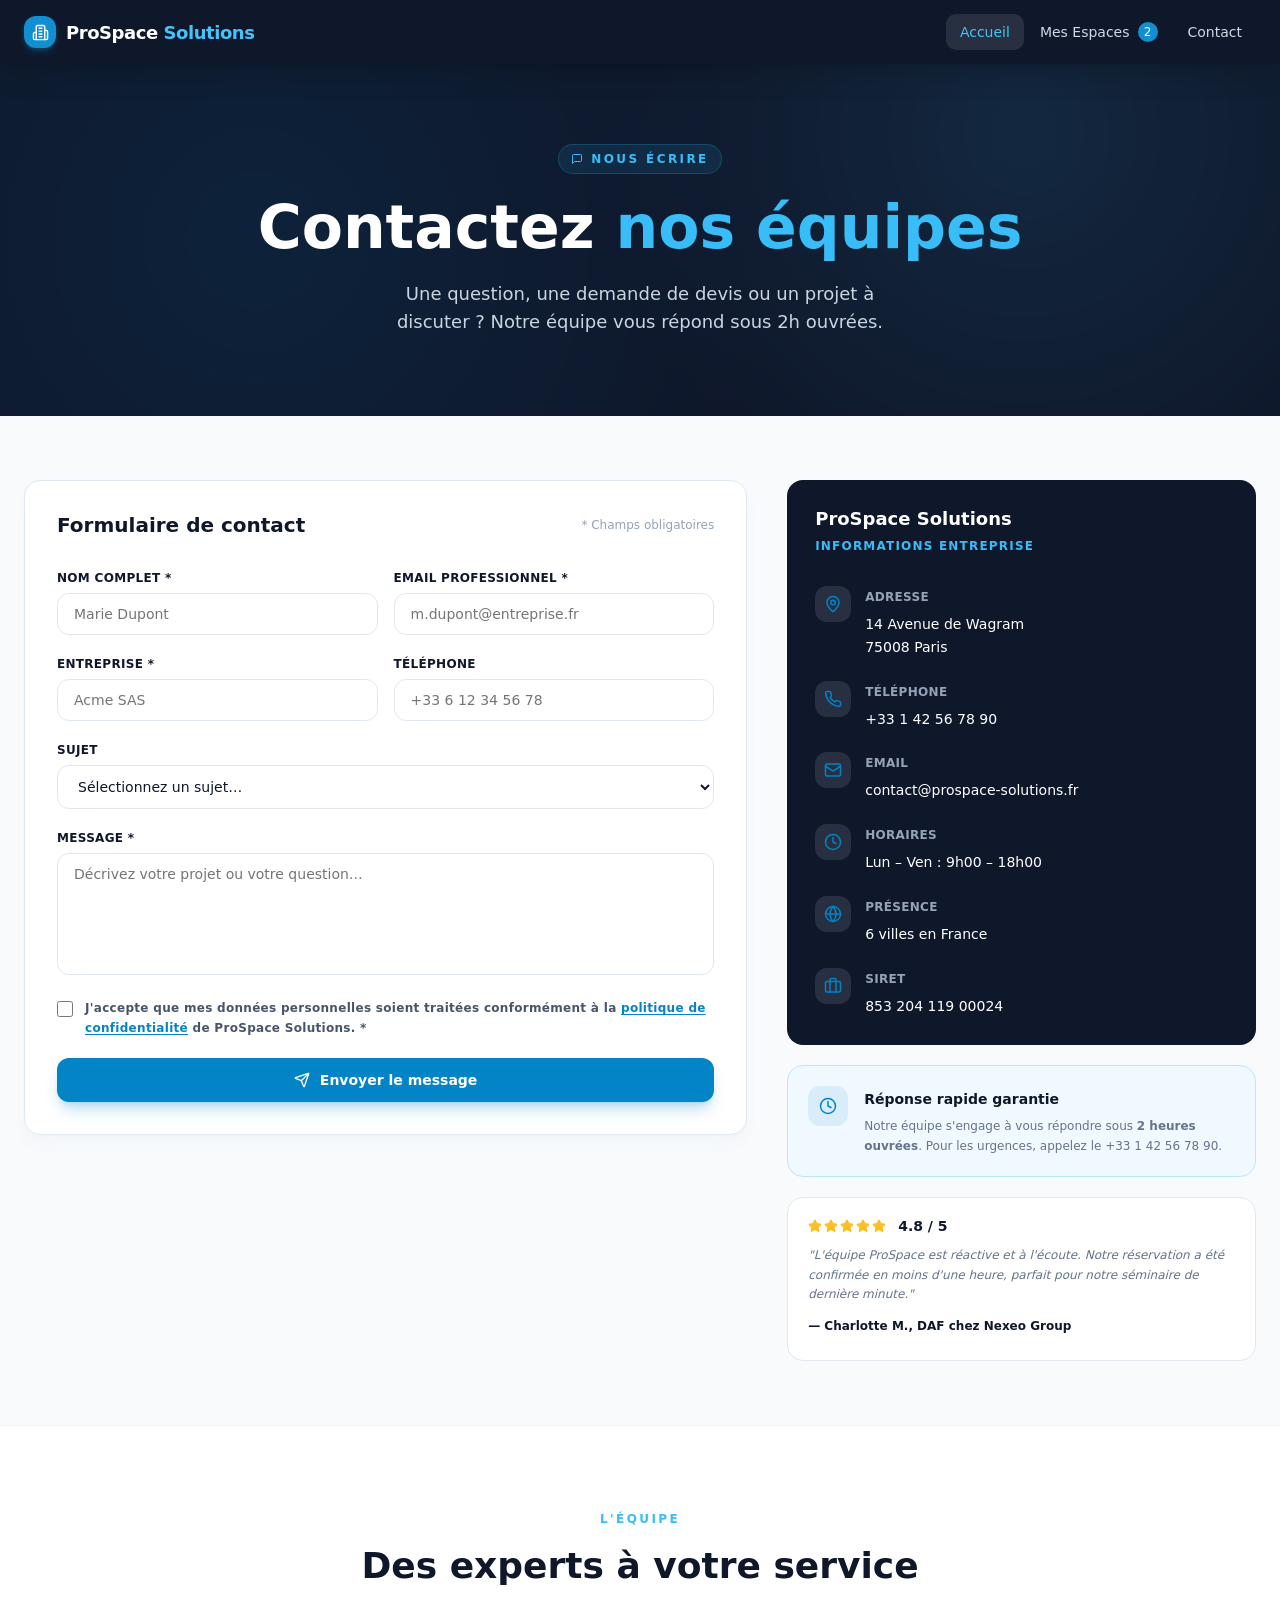
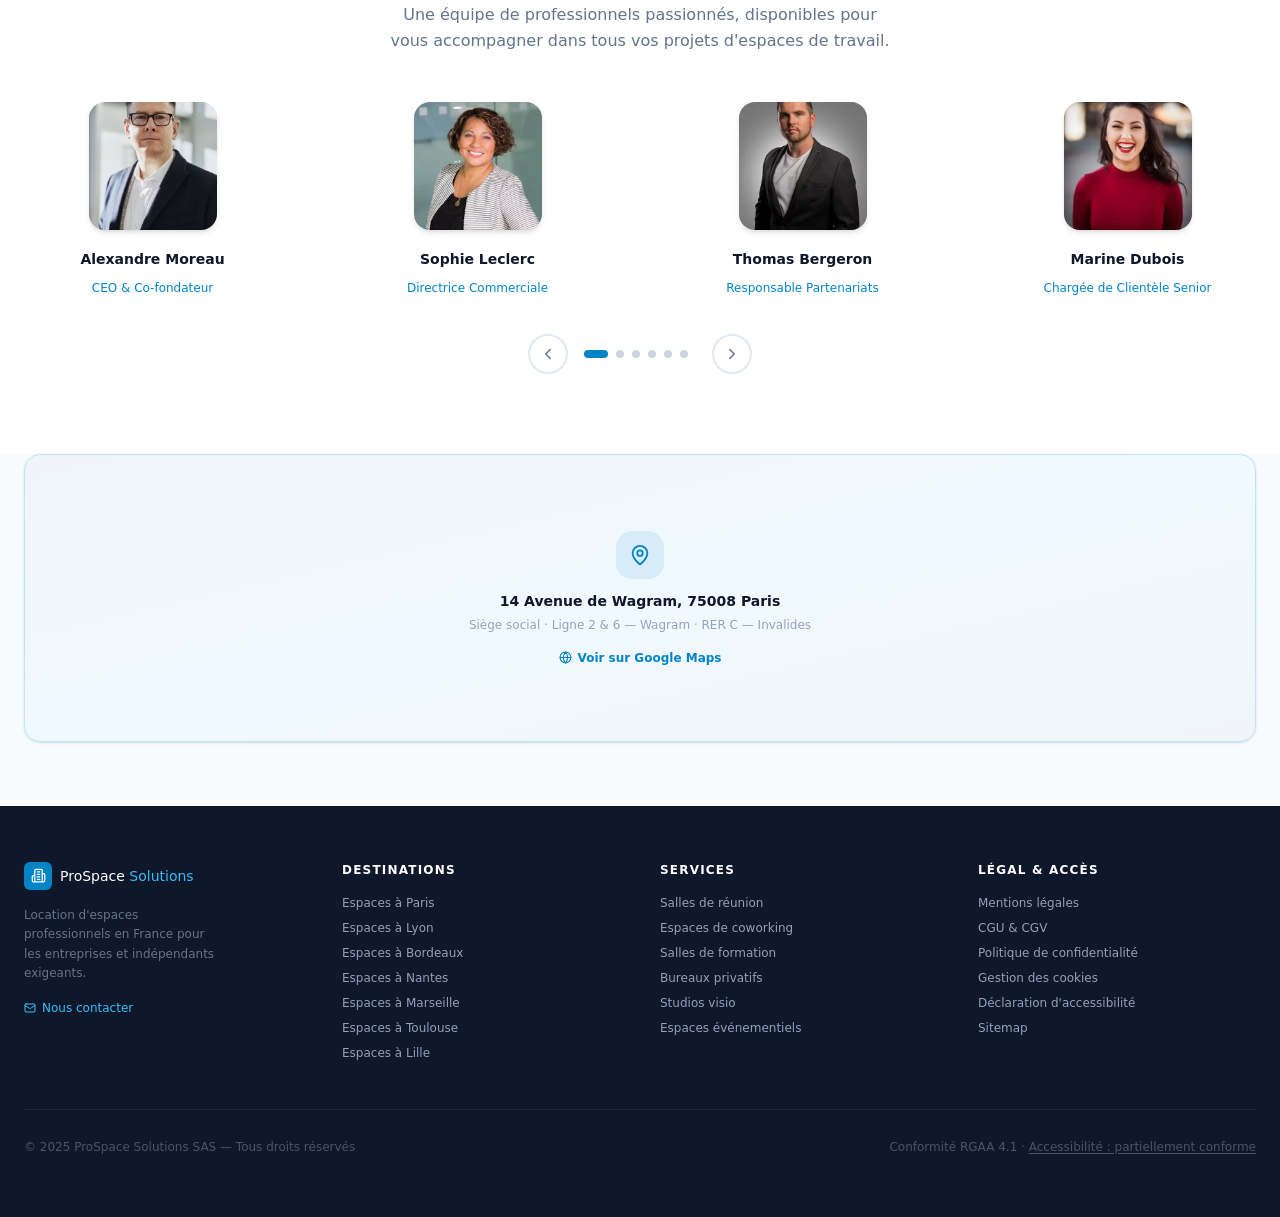
==== public/pages/contact.html @ 58de4fed "Added contact.html and style" ====
<!DOCTYPE html>
<html lang="fr">
    <head>
        <meta charset="UTF-8">
        <meta name="viewport" content="width=device-width, initial-scale=1.0">
        <meta name="description" content="Mes Espaces - Mes espaces ajoutées en favorites.">
        <meta name="robots" content="noindex, follow">

        <title>Contact | ProSpace Solutions | Trouvez votre espace de travail idéal en France</title>
        <link rel="stylesheet" href="/public/assets/css/styles.css">
        
        <!-- Open Graph -->
        <meta property="og:title" content="ProSpace Solutions | Trouvez votre espace de travail idéal en France">
        <meta property="og:description" content="Location d'espaces professionnels en France pour les entreprises et indépendants exigeants.">
        <meta property="og:image" content="/public/assets/images/logo.svg">
        <meta property="og:type" content="website">
        <!-- Standard favicon for modern browsers -->
        <link rel="icon" type="image/png" href="/public/assets/icon/favicon-96x96.png" sizes="96x96">
        <link rel="icon" type="image/svg+xml" href="/public/assets/icon/favicon.svg">
        <!-- Backwards compatibility for old browsers -->
        <link rel="shortcut icon" href="/public/assets/icon/favicon.ico">
        <!-- Apple Touch Icon for iOS (modern devices) -->
        <link rel="apple-touch-icon" sizes="180x180" href="/public/assets/icon/apple-touch-icon.png">
        <!-- Android / Chrome PWA icons -->
        <link rel="icon" type="image/png" sizes="192x192" href="/public/assets/web-app-manifest-192x192.png">
        <link rel="icon" type="image/png" sizes="512x512" href="/public/assets/web-app-manifest-512x512.png">
        <!-- Safari pinned tab (macOS) -->
        <link rel="mask-icon" href="/public/assets/icon/favicon.svg" color="#5bbad5">
        <!-- Manifest for Progressive Web App -->
        <link rel="manifest" href="/public/assets/icon/site.webmanifest">

    </head>
    <body>
        <!-- ###### HEADER ###### -->
        <header id="header"></header>
        <!-- ###### MAIN ###### -->
        <main>
            <nav class="breadcrumb">
                <ul>
                    <li></li>
                </ul>
            </nav>
            <section class="hero hero-center" aria-labelledby="hero-title">
                <div class="hero-background-gradiant"></div>
                <div class="hero-content hero-content-center">
                    <div class="info-bullet">
                        <svg xmlns="http://www.w3.org/2000/svg" width="12" height="12" viewBox="0 0 24 24" fill="none" stroke="currentColor" stroke-width="2" stroke-linecap="round" stroke-linejoin="round" aria-hidden="true" focusable="false"><path d="M21 15a2 2 0 0 1-2 2H7l-4 4V5a2 2 0 0 1 2-2h14a2 2 0 0 1 2 2z"></path></svg>
                        <span>Nous écrire</span>
                    </div>
                    <h1 id="hero-title">Contactez <span class="text-blue">nos équipes</span></h1>
                    <h2>Une question, une demande de devis ou un projet à discuter ? Notre équipe vous répond sous 2h ouvrées.</h2>
                </div>
                
            </section>
            <section class="contact" aria-labelledby="contact-form-title">
                <div class="contact-grid">
                    <div class="contact-grid-form">
                        <div class="contact-form-container">
                            <div class="contact-form-title">
                                <h2 id="contact-form-title" class="title-box-secondary">Formulaire de contact</h2>
                                <span class="text-info text-info-small">* Champs obligatoires</span>
                            </div>
                            <form action="" class="contact-form">
                                <div class="contact-form-row">
                                    <div>
                                        <label for="name">Nom complet *</label>
                                        <input id="name" type="text" value="" placeholder="Marie Dupont">
                                    </div>
                                    <div>
                                        <label for="email">Email professionnel *</label>
                                        <input id="email" type="text" value="" placeholder="m.dupont@entreprise.fr">
                                    </div>
                                </div>
                                <div class="contact-form-row">
                                    <div>
                                        <label for="name">Entreprise *</label>
                                        <input id="name" type="text" value="" placeholder="Acme SAS">
                                    </div>
                                    <div>
                                        <label for="email">Téléphone</label>
                                        <input id="email" type="text" value="" placeholder="+33 6 12 34 56 78">
                                    </div>
                                </div>
                                <div>
                                    <label for="subject">Sujet</label>
                                    <select name="subject" id="subject">
                                        <option value="">Sélectionnez un sujet…</option>
                                        <option value="">Demande d'information</option>
                                        <option value="">Demande de devis</option>
                                        <option value="">Réservation</option>
                                        <option value="">Partenariat</option>
                                        <option value="">Réclamation</option>
                                        <option value="">Autre</option>
                                    </select>
                                </div>
                                <div>
                                    <label for="message">Message *</label>
                                    <textarea name="message" id="message" placeholder="Décrivez votre projet ou votre question…" rows="6"></textarea>
                                </div>
                                <div>
                                    <label class="checkbox-label" for="politique">
                                        <div>
                                            <input id="politique" name="politique" type="checkbox">
                                        </div>
                                        <span>J'accepte que mes données personnelles soient traitées conformément à la <a href="#" class="text-link text-link-secondary">politique de confidentialité</a> de ProSpace Solutions. *</span>
                                    </label>
                                </div>
                                <button type="submit" class="box-btn">
                                    <svg xmlns="http://www.w3.org/2000/svg" width="16" height="16" viewBox="0 0 24 24" fill="none" stroke="currentColor" stroke-width="2" stroke-linecap="round" stroke-linejoin="round" aria-hidden="true" focusable="false"><path d="M14.536 21.686a.5.5 0 0 0 .937-.024l6.5-19a.496.496 0 0 0-.635-.635l-19 6.5a.5.5 0 0 0-.024.937l7.93 3.18a2 2 0 0 1 1.112 1.11z"></path><path d="m21.854 2.147-10.94 10.939"></path></svg>
                                    Envoyer le message
                                </button>
                            </form>
                        </div>
                    </div>
                    <aside class="contact-grid-info">
                        <div class="contact-info-details">
                            <h2>ProSpace Solutions</h2>
                            <p>Informations entreprise</p>
                            <div class="contact-info-details-container">
                                <div class="contact-info-details-line">
                                    <div>
                                        <svg xmlns="http://www.w3.org/2000/svg" width="18" height="18" viewBox="0 0 24 24" fill="none" stroke="currentColor" stroke-width="2" stroke-linecap="round" stroke-linejoin="round" aria-hidden="true" focusable="false"><path d="M20 10c0 4.993-5.539 10.193-7.399 11.799a1 1 0 0 1-1.202 0C9.539 20.193 4 14.993 4 10a8 8 0 0 1 16 0"></path><circle cx="12" cy="10" r="3"></circle></svg>
                                    </div>
                                    <div>
                                        <p>Adresse</p>
                                        <p>14 Avenue de Wagram
75008 Paris</p>
                                    </div>
                                </div>
                                <div class="contact-info-details-line">
                                    <div>
                                        <svg xmlns="http://www.w3.org/2000/svg" width="18" height="18" viewBox="0 0 24 24" fill="none" stroke="currentColor" stroke-width="2" stroke-linecap="round" stroke-linejoin="round" aria-hidden="true" focusable="false"><path d="M22 16.92v3a2 2 0 0 1-2.18 2 19.79 19.79 0 0 1-8.63-3.07 19.5 19.5 0 0 1-6-6 19.79 19.79 0 0 1-3.07-8.67A2 2 0 0 1 4.11 2h3a2 2 0 0 1 2 1.72 12.84 12.84 0 0 0 .7 2.81 2 2 0 0 1-.45 2.11L8.09 9.91a16 16 0 0 0 6 6l1.27-1.27a2 2 0 0 1 2.11-.45 12.84 12.84 0 0 0 2.81.7A2 2 0 0 1 22 16.92z"></path></svg>
                                    </div>
                                    <div>
                                        <p>Téléphone</p>
                                        <p>+33 1 42 56 78 90</p>
                                    </div>
                                </div>
                                <div class="contact-info-details-line">
                                    <div>
                                        <svg xmlns="http://www.w3.org/2000/svg" width="18" height="18" viewBox="0 0 24 24" fill="none" stroke="currentColor" stroke-width="2" stroke-linecap="round" stroke-linejoin="round" aria-hidden="true" focusable="false"><rect width="20" height="16" x="2" y="4" rx="2"></rect><path d="m22 7-8.97 5.7a1.94 1.94 0 0 1-2.06 0L2 7"></path></svg>
                                    </div>
                                    <div>
                                        <p>Email</p>
                                        <p>contact@prospace-solutions.fr</p>
                                    </div>
                                </div>
                                <div class="contact-info-details-line">
                                    <div>
                                        <svg xmlns="http://www.w3.org/2000/svg" width="18" height="18" viewBox="0 0 24 24" fill="none" stroke="currentColor" stroke-width="2" stroke-linecap="round" stroke-linejoin="round" aria-hidden="true" focusable="false"><circle cx="12" cy="12" r="10"></circle><polyline points="12 6 12 12 16 14"></polyline></svg>
                                    </div>
                                    <div>
                                        <p>Horaires</p>
                                        <p>Lun – Ven : 9h00 – 18h00</p>
                                    </div>
                                </div>
                                <div class="contact-info-details-line">
                                    <div>
                                        <svg xmlns="http://www.w3.org/2000/svg" width="18" height="18" viewBox="0 0 24 24" fill="none" stroke="currentColor" stroke-width="2" stroke-linecap="round" stroke-linejoin="round" aria-hidden="true" focusable="false"><circle cx="12" cy="12" r="10"></circle><path d="M12 2a14.5 14.5 0 0 0 0 20 14.5 14.5 0 0 0 0-20"></path><path d="M2 12h20"></path></svg>
                                    </div>
                                    <div>
                                        <p>Présence</p>
                                        <p>6 villes en France</p>
                                    </div>
                                </div>
                                <div class="contact-info-details-line">
                                    <div>
                                        <svg xmlns="http://www.w3.org/2000/svg" width="18" height="18" viewBox="0 0 24 24" fill="none" stroke="currentColor" stroke-width="2" stroke-linecap="round" stroke-linejoin="round" aria-hidden="true" focusable="false"><path d="M16 20V4a2 2 0 0 0-2-2h-4a2 2 0 0 0-2 2v16"></path><rect width="20" height="14" x="2" y="6" rx="2"></rect></svg>
                                    </div>
                                    <div>
                                        <p>SIRET</p>
                                        <p>853 204 119 00024</p>
                                    </div>
                                </div>
                            </div>
                            
                        </div>
                        <div class="contact-info-bullet">
                            <div class="contact-info-bullet-icon">
                                <svg xmlns="http://www.w3.org/2000/svg" width="18" height="18" viewBox="0 0 24 24" fill="none" stroke="currentColor" stroke-width="2" stroke-linecap="round" stroke-linejoin="round" aria-hidden="true" focusable="false"><circle cx="12" cy="12" r="10"></circle><polyline points="12 6 12 12 16 14"></polyline></svg>
                            </div>
                            <div class="contact-info-bullet-text">
                                <p>Réponse rapide garantie</p>
                                <p>Notre équipe s'engage à vous répondre sous <strong>2 heures ouvrées</strong>. Pour les urgences, appelez le +33 1 42 56 78 90.</p>
                            </div>
                        </div>
                        <div class="contact-info-featured-review">
                            <div class="contact-info-featured-review-rating">
                                <div class="star-container">
                                    <svg xmlns="http://www.w3.org/2000/svg" width="14" height="14" viewBox="0 0 24 24" fill="none" stroke="currentColor" stroke-width="2" stroke-linecap="round" stroke-linejoin="round" aria-hidden="true" focusable="false"><path d="M11.525 2.295a.53.53 0 0 1 .95 0l2.31 4.679a2.123 2.123 0 0 0 1.595 1.16l5.166.756a.53.53 0 0 1 .294.904l-3.736 3.638a2.123 2.123 0 0 0-.611 1.878l.882 5.14a.53.53 0 0 1-.771.56l-4.618-2.428a2.122 2.122 0 0 0-1.973 0L6.396 21.01a.53.53 0 0 1-.77-.56l.881-5.139a2.122 2.122 0 0 0-.611-1.879L2.16 9.795a.53.53 0 0 1 .294-.906l5.165-.755a2.122 2.122 0 0 0 1.597-1.16z"></path></svg>
                                    <svg xmlns="http://www.w3.org/2000/svg" width="14" height="14" viewBox="0 0 24 24" fill="none" stroke="currentColor" stroke-width="2" stroke-linecap="round" stroke-linejoin="round" aria-hidden="true" focusable="false"><path d="M11.525 2.295a.53.53 0 0 1 .95 0l2.31 4.679a2.123 2.123 0 0 0 1.595 1.16l5.166.756a.53.53 0 0 1 .294.904l-3.736 3.638a2.123 2.123 0 0 0-.611 1.878l.882 5.14a.53.53 0 0 1-.771.56l-4.618-2.428a2.122 2.122 0 0 0-1.973 0L6.396 21.01a.53.53 0 0 1-.77-.56l.881-5.139a2.122 2.122 0 0 0-.611-1.879L2.16 9.795a.53.53 0 0 1 .294-.906l5.165-.755a2.122 2.122 0 0 0 1.597-1.16z"></path></svg>
                                    <svg xmlns="http://www.w3.org/2000/svg" width="14" height="14" viewBox="0 0 24 24" fill="none" stroke="currentColor" stroke-width="2" stroke-linecap="round" stroke-linejoin="round" aria-hidden="true" focusable="false"><path d="M11.525 2.295a.53.53 0 0 1 .95 0l2.31 4.679a2.123 2.123 0 0 0 1.595 1.16l5.166.756a.53.53 0 0 1 .294.904l-3.736 3.638a2.123 2.123 0 0 0-.611 1.878l.882 5.14a.53.53 0 0 1-.771.56l-4.618-2.428a2.122 2.122 0 0 0-1.973 0L6.396 21.01a.53.53 0 0 1-.77-.56l.881-5.139a2.122 2.122 0 0 0-.611-1.879L2.16 9.795a.53.53 0 0 1 .294-.906l5.165-.755a2.122 2.122 0 0 0 1.597-1.16z"></path></svg>
                                    <svg xmlns="http://www.w3.org/2000/svg" width="14" height="14" viewBox="0 0 24 24" fill="none" stroke="currentColor" stroke-width="2" stroke-linecap="round" stroke-linejoin="round" aria-hidden="true" focusable="false"><path d="M11.525 2.295a.53.53 0 0 1 .95 0l2.31 4.679a2.123 2.123 0 0 0 1.595 1.16l5.166.756a.53.53 0 0 1 .294.904l-3.736 3.638a2.123 2.123 0 0 0-.611 1.878l.882 5.14a.53.53 0 0 1-.771.56l-4.618-2.428a2.122 2.122 0 0 0-1.973 0L6.396 21.01a.53.53 0 0 1-.77-.56l.881-5.139a2.122 2.122 0 0 0-.611-1.879L2.16 9.795a.53.53 0 0 1 .294-.906l5.165-.755a2.122 2.122 0 0 0 1.597-1.16z"></path></svg>
                                    <svg xmlns="http://www.w3.org/2000/svg" width="14" height="14" viewBox="0 0 24 24" fill="none" stroke="currentColor" stroke-width="2" stroke-linecap="round" stroke-linejoin="round" aria-hidden="true" focusable="false"><path d="M11.525 2.295a.53.53 0 0 1 .95 0l2.31 4.679a2.123 2.123 0 0 0 1.595 1.16l5.166.756a.53.53 0 0 1 .294.904l-3.736 3.638a2.123 2.123 0 0 0-.611 1.878l.882 5.14a.53.53 0 0 1-.771.56l-4.618-2.428a2.122 2.122 0 0 0-1.973 0L6.396 21.01a.53.53 0 0 1-.77-.56l.881-5.139a2.122 2.122 0 0 0-.611-1.879L2.16 9.795a.53.53 0 0 1 .294-.906l5.165-.755a2.122 2.122 0 0 0 1.597-1.16z"></path></svg>
                                </div>
                                <span>4.8 / 5</span>
                            </div>
                            <p>"L'équipe ProSpace est réactive et à l'écoute. Notre réservation a été confirmée en moins d'une heure, parfait pour notre séminaire de dernière minute."</p>
                            <p>— Charlotte M., DAF chez Nexeo Group</p>
                        </div>
                    </aside>
                </div>
            </section>
            <section class="team">
                <div class="container">
                    <div class="heading">
                        <p>L'équipe</p>
                        <h2>Des experts à votre service</h2>
                        <p>Une équipe de professionnels passionnés, disponibles pour vous accompagner dans tous vos projets d'espaces de travail.</p>
                    </div>
                    <div class="carousel">
                        <div class="carousel-inner">
                            <div class="carousel-grid">
                                <div class="carousel-card">
                                    <div class="carousel-card-image">
                                        <img src="/public/assets/images/team/alexandre-moreau-ceo-co-fondateur.webp" alt="Une photo de profil de Alexandre Moreau"  loading="lazy">
                                        <div class="carousel-card-image-hover-gradiant"></div>
                                    </div>
                                    <p>Alexandre Moreau</p>
                                    <p>CEO & Co-fondateur</p>
                                </div>
                                <div class="carousel-card">
                                    <div class="carousel-card-image">
                                        <img src="/public/assets/images/team/sophie-leclerc-directrice-commerciale.webp" alt="Une photo de profil de Alexandre Moreau"  loading="lazy">
                                        <div class="carousel-card-image-hover-gradiant"></div>
                                    </div>
                                    <p>Sophie Leclerc</p>
                                    <p>Directrice Commerciale</p>
                                </div>
                                <div class="carousel-card">
                                    <div class="carousel-card-image">
                                        <img src="/public/assets/images/team/thomas-bergeron-responsable-partenariats.webp" alt="Une photo de profil de Alexandre Moreau"  loading="lazy">
                                        <div class="carousel-card-image-hover-gradiant"></div>
                                    </div>
                                    <p>Thomas Bergeron</p>
                                    <p>Responsable Partenariats</p>
                                </div>
                                <div class="carousel-card">
                                    <div class="carousel-card-image">
                                        <img src="/public/assets/images/team/marine-dubois-chargee-clientele.webp" alt="Une photo de profil de Alexandre Moreau"  loading="lazy">
                                        <div class="carousel-card-image-hover-gradiant"></div>
                                    </div>
                                    <p>Marine Dubois</p>
                                    <p>Chargée de Clientèle Senior</p>
                                </div>
                                
                            </div>
                        </div>
                        <div class="carousel-controls">
                            <button class="btn-carousel-arrow">
                                <svg xmlns="http://www.w3.org/2000/svg" width="18" height="18" viewBox="0 0 24 24" fill="none" stroke="currentColor" stroke-width="2" stroke-linecap="round" stroke-linejoin="round" aria-hidden="true" focusable="false"><path d="m15 18-6-6 6-6"></path></svg>
                            </button>
                            <div class="carousel-dots">
                                <button class="btn-carousel-dot btn-carousel-dot-active"></button>
                                <button class="btn-carousel-dot"></button>
                                <button class="btn-carousel-dot"></button>
                                <button class="btn-carousel-dot"></button>
                                <button class="btn-carousel-dot"></button>
                                <button class="btn-carousel-dot"></button>
                                <button class="carousel-dot"></button>
                            </div>
                            <button class="btn-carousel-arrow">
                                <svg xmlns="http://www.w3.org/2000/svg" width="18" height="18" viewBox="0 0 24 24" fill="none" stroke="currentColor" stroke-width="2" stroke-linecap="round" stroke-linejoin="round" aria-hidden="true" focusable="false"><path d="m9 18 6-6-6-6"></path></svg>
                            </button>
                        </div>
                    </div>
                </div>
            </section>
            <section class="location">
                <div class="location-box box box-secondary">
                    <div class="location-icon">
                        <svg xmlns="http://www.w3.org/2000/svg" width="22" height="22" viewBox="0 0 24 24" fill="none" stroke="currentColor" stroke-width="2" stroke-linecap="round" stroke-linejoin="round" aria-hidden="true" focusable="false"><path d="M20 10c0 4.993-5.539 10.193-7.399 11.799a1 1 0 0 1-1.202 0C9.539 20.193 4 14.993 4 10a8 8 0 0 1 16 0"></path><circle cx="12" cy="10" r="3"></circle></svg>
                    </div>
                    <div class="location-adress text-small">
                        <p>14 Avenue de Wagram, 75008 Paris</p>
                        <p>Siège social · Ligne 2 & 6 — Wagram · RER C — Invalides</p>
                    </div>
                    <a class="location-link text-icon-link" rel="noopener noreferrer" title="Voir la localisation sur Google Maps" aria-label="Ouvrir Google Maps">
                        <svg xmlns="http://www.w3.org/2000/svg" width="13" height="13" viewBox="0 0 24 24" fill="none" stroke="currentColor" stroke-width="2" stroke-linecap="round" stroke-linejoin="round" aria-hidden="true" focusable="false"><circle cx="12" cy="12" r="10"></circle><path d="M12 2a14.5 14.5 0 0 0 0 20 14.5 14.5 0 0 0 0-20"></path><path d="M2 12h20"></path></svg>
                        Voir sur Google Maps
                    </a>
                </div>
            </section>
        </main>
        <!-- ###### FOOTER ###### -->
        <footer id="footer"></footer>

        <script src="/public/assets/js/loader.js" defer></script>
    </body>
---- public/assets/css/styles.css ----
html {
  font-size: 16px;
}

body {
  background-color: #0F172A;
  color: #FFF;
  margin: 0;
  padding: 0;
  text-align: left;
  min-height: 100vh;
  font-family: ui-sans-serif, system-ui, sans-serif, sans-serif;
  font-optical-sizing: auto;
  font-variation-settings: normal;
  font-weight: 400;
  font-style: normal;
  text-rendering: auto;
  letter-spacing: normal;
  word-spacing: normal;
  line-height: normal;
  text-transform: none;
  text-indent: 0px;
  text-shadow: none;
  font-feature-settings: normal;
  font-kerning: auto;
  font-size-adjust: none;
}

*, ::after, ::before, ::backdrop, ::file-selector-button {
  box-sizing: border-box;
  margin: 0;
  padding: 0;
  border: 0 solid;
}

img, svg {
  display: block;
}

svg {
  overflow-clip-margin: content-box;
  overflow: hidden;
}

a {
  color: inherit;
  -webkit-text-decoration: inherit;
  text-decoration: inherit;
}

ul {
  margin: 0;
  padding: 0;
}

li {
  list-style: none;
}

p {
  line-height: 1.688rem;
}

h1, h2 {
  font-weight: inherit;
  margin: 0;
  padding: 0;
}

h1 {
  font-size: 2.25rem;
}

h2 {
  font-size: 1rem;
}

button {
  appearance: none;
  background: none;
  border: none;
  padding: 0;
  margin: 0;
  font: inherit;
  color: inherit;
  line-height: normal;
  cursor: pointer;
  text-align: inherit;
}
button:focus {
  outline: none;
}

main {
  background-color: #F8FAFC;
}

button, input, select, optgroup, textarea, ::file-selector-button {
  font: inherit;
  font-feature-settings: inherit;
  font-variation-settings: inherit;
  letter-spacing: inherit;
  color: inherit;
  border-radius: 0;
  background-color: transparent;
  opacity: 1;
}

label {
  line-height: 1.5;
}

.btn-primary {
  padding: 0.5rem 1rem;
  background-color: #0284C7;
  color: #FFF;
  font-size: 0.875rem;
  font-weight: 600;
  border-radius: 0.75rem;
  transition: background-color 150ms ease;
  box-shadow: 0 1px 3px 0 rgba(2, 132, 199, 0.2), 0 1px 2px -1px rgba(2, 132, 199, 0.2);
}
.btn-primary:hover {
  background-color: #0369A1;
}
.btn-primary:active {
  background-color: #0369A1;
}
.btn-primary:focus-visible {
  outline: 2px solid #38BDF8;
  outline-offset: 2px;
}
.btn-secondary {
  display: flex;
  flex-direction: row;
  justify-content: flex-start;
  align-items: center;
  gap: 0.5rem;
  padding: 0.625rem 1rem;
  font-size: 0.875rem;
  font-weight: 600;
  cursor: pointer;
  color: #FFF;
  background-color: #0284C7;
  border: 1px solid #FFF;
  border-radius: 0.75rem;
  transition: all 150ms ease;
  box-shadow: 0 1px 3px 0 rgba(2, 132, 199, 0.2), 0 1px 2px -1px rgba(2, 132, 199, 0.2);
}
.btn-secondary:hover {
  background-color: #0369A1;
}
.btn-secondary-red {
  font-weight: 500;
  color: #E11D48;
  border: 1px solid #FECDD3;
  background-color: #FFF;
}
.btn-secondary-red:hover {
  background-color: #FFF1F2;
  border-color: #FDA4AF;
}
.btn-secondary-delete {
  gap: 0.375rem;
  padding: 0.625rem 0.75rem;
  color: #64748B;
  border: 1px solid #E2E8F0;
  background-color: #F0F9FF;
}
.btn-secondary-delete:hover {
  border-color: #FDA4AF;
  color: #F43F5E;
  background-color: #FFF1F2;
}

.box-btn {
  display: flex;
  flex-direction: row;
  justify-content: center;
  align-items: center;
  width: 100%;
  gap: 0.625rem;
  padding: 0.875rem 0;
  border-radius: 0.75rem;
  background-color: #0284C7;
  color: #FFF;
  font-weight: 700;
  font-size: 0.875rem;
  transition: all 150ms ease;
  box-shadow: 0 10px 15px -3px rgba(2, 132, 199, 0.25), 0 4px 6px -4px rgba(2, 132, 199, 0.25);
}
.box-btn:hover {
  background-color: #0369A1;
}
.box-btn:active {
  background-color: #075985;
}
.box-btn:focus-visible {
  outline: 2px solid #38BDF8;
  outline-offset: 2px;
}
.box-btn-secondary {
  padding: 0.75rem 0;
  border: 2px solid #E2E8F0;
  font-weight: 600;
  color: #64748B;
  background-color: #F0F9FF;
  box-shadow: none;
}
.box-btn-secondary:hover {
  border-color: #0284C7;
  color: #0284C7;
  background-color: #F0F9FF;
}

.btn-carousel-arrow {
  width: 2.5rem;
  height: 2.5rem;
  border-radius: 9999px;
  border: 2px solid #E2E8F0;
  color: #64748B;
  display: flex;
  align-items: center;
  justify-content: center;
  transition: all 150ms ease;
}
.btn-carousel-arrow:hover {
  border-color: #0284C7;
  background-color: #0284C7;
  color: #FFF;
}
.btn-carousel-dot {
  border-radius: 9999px;
  transition: all 200ms ease;
  width: 0.5rem;
  height: 0.5rem;
  background-color: #CBD5E1;
}
.btn-carousel-dot:hover {
  background-color: #94A3B8;
}
.btn-carousel-dot-active {
  width: 1.5rem;
  height: 0.5rem;
  background-color: #0284C7;
}

.text-blue {
  color: #38BDF8;
}
.text-info {
  font-size: 0.875rem;
  line-height: 1.25rem;
  color: #94A3B8;
}
.text-info-small {
  font-size: 0.75rem;
}
.text-link {
  text-decoration: underline;
  text-underline-offset: 2px;
}
.text-link:hover {
  color: #38BDF8;
  cursor: pointer;
}
.text-link-secondary {
  color: #0284C7;
}
.text-link-secondary:hover {
  color: #0369A1;
}
.text-icon-link {
  display: inline-flex;
  align-items: center;
  gap: 0.375rem;
  font-size: 0.75rem;
  color: #0284C7;
  font-weight: 600;
  text-underline-offset: 2px;
  margin-top: 0.25rem;
}
.text-icon-link:hover {
  text-decoration: underline;
}
.text-bold {
  font-weight: 700;
  color: #0F172A;
  font-size: 0.875rem;
}
.text-small {
  font-size: 0.875rem;
  line-height: 1.25rem;
}
.text-small > * {
  font-size: 0.875rem;
  line-height: 1.25rem;
}

.title {
  font-size: 1.25rem;
  font-weight: 800;
  color: #0F172A;
}
.title-big {
  margin-bottom: 0.75rem;
  line-height: 1.25;
}
@media (min-width: 640px) {
  .title-big {
    font-size: 2.25rem;
  }
}
.title-medium {
  font-size: 1.875rem;
  margin-bottom: 0.25rem;
}
.title-category {
  font-weight: 700;
  margin-bottom: 1rem;
}
.title-box {
  font-weight: 700;
  color: #0F172A;
  margin-bottom: 0.75rem;
  font-size: 1rem;
}
.title-box-secondary {
  color: #0F172A;
  font-size: 1.25rem;
  font-weight: 700;
}

.space-card {
  background-color: #FFF;
  border-radius: 1rem;
  overflow: hidden;
  border: 1px solid rgba(226, 232, 240, 0.8);
  box-shadow: 0 1px 3px 0 rgba(0, 0, 0, 0.1), 0 1px 2px -1px rgba(0, 0, 0, 0.1);
  display: flex;
  flex-direction: column;
  transition: all 200ms ease;
}
.space-card:hover {
  box-shadow: 0 10px 15px -3px rgba(0, 0, 0, 0.1), 0 4px 6px -4px rgba(0, 0, 0, 0.1);
  transform: translateY(-0.125rem);
}
.space-card-image {
  position: relative;
  overflow: hidden;
  background-color: #E2E8F0;
  aspect-ratio: 4/3;
}
.space-card-image img {
  width: 100%;
  height: 100%;
  object-fit: cover;
}
.space-card-image-favorite {
  position: absolute;
  top: 0.75rem;
  right: 0.75rem;
  width: 2.25rem;
  height: 2.25rem;
  border-radius: 9999px;
  display: flex;
  align-items: center;
  justify-content: center;
  backdrop-filter: blur(4px);
  transition: all 150ms ease;
  background-color: #F43F5E;
  color: #FFF;
  box-shadow: 0 4px 6px -1px rgba(244, 63, 94, 0.3), 0 2px 4px -2px rgba(244, 63, 94, 0.3);
}
.space-card-image-favorite svg {
  fill: #FFF;
}
.space-card-info {
  padding: 1.25rem;
  display: flex;
  flex-direction: column;
  flex: 1;
}
.space-card-info h3 {
  font-weight: 600;
  color: #0F172A;
  font-size: 0.9375rem;
  margin-bottom: 0.25rem;
  line-height: 1.375;
}
.space-card-location {
  display: flex;
  flex-direction: row;
  justify-content: flex-start;
  align-items: center;
  gap: 0.375rem;
  color: #64748B;
  font-size: 0.875rem;
  margin-bottom: 0.75rem;
}
.space-card-location > svg {
  color: #0284C7;
  flex-shrink: 0;
}
.space-card-reviews {
  display: flex;
  flex-direction: row;
  justify-content: flex-start;
  align-items: center;
  gap: 0.625rem;
  margin-bottom: 0.75rem;
  font-size: 0.75rem;
}
.space-card-reviews__value {
  font-weight: 600;
  color: #0F172A;
}
.space-card-reviews__quant {
  color: #94A3B8;
}
.space-card-reviews__quant-small {
  font-size: 0.75rem;
}
.space-card-features {
  display: flex;
  flex-direction: row;
  justify-content: flex-start;
  align-items: center;
  gap: 0.375rem;
  margin-bottom: 1rem;
}
.space-card-features-capacity svg {
  color: #94A3B8;
}
.space-card-features-capacity {
  display: inline-flex;
  align-items: center;
  gap: 0.375rem;
  font-size: 0.875rem;
  color: #64748B;
}
.space-card-features-tag {
  display: inline-flex;
  align-items: center;
  gap: 0.25rem;
  font-size: 0.75rem;
  color: #64748B;
  background-color: #F1F5F9;
  padding: 0.125rem 0.5rem;
  border-radius: 9999px;
}
.space-card-price-cta {
  margin-top: auto;
  display: flex;
  align-items: center;
  justify-content: space-between;
  padding-top: 1rem;
  border-top: 1px solid #F1F5F9;
}
.space-card-price {
  display: flex;
  align-items: baseline;
  gap: 0.25rem;
}
.space-card-price span:first-of-type {
  font-family: monospace;
  font-weight: 700;
  color: #0284C7;
  font-size: 1.25rem;
  font-variant-numeric: tabular-nums;
}
.space-card-price span:last-of-type {
  color: #94A3B8;
  font-size: 0.75rem;
}
.space-card-price-small span:first-of-type {
  font-size: 1rem;
}

.space-card-horizontal {
  flex-direction: row;
  overflow: hidden;
  transition: all 200ms ease;
}
.space-card-horizontal:hover {
  box-shadow: 0 10px 15px -3px rgba(0, 0, 0, 0.1), 0 4px 6px -4px rgba(0, 0, 0, 0.1);
  transform: none;
}
.space-card-horizontal:hover .space-card-image img {
  transform: scale(1.05);
}
.space-card-horizontal .space-card-image {
  width: 9rem;
  aspect-ratio: unset;
  flex-shrink: 0;
}
@media (min-width: 640px) {
  .space-card-horizontal .space-card-image {
    width: 13rem;
  }
}
.space-card-horizontal .space-card-image img {
  transition: transform 500ms ease;
}
.space-card-horizontal .space-card-features-capacity {
  color: #64748B;
}
.space-card-horizontal-info-container {
  flex: 1;
  padding: 1.25rem;
  display: flex;
  flex-direction: column;
  gap: 1rem;
  min-width: 0;
}
@media (min-width: 640px) {
  .space-card-horizontal-info-container {
    flex-direction: row;
    align-items: center;
  }
}
.space-card-horizontal .space-card-info {
  margin: 0;
  padding: 0;
  flex: 1;
  min-width: 0;
}
.space-card-horizontal .space-card-info h3 {
  font-weight: 700;
  font-size: 1rem;
  white-space: nowrap;
  overflow: hidden;
  text-overflow: ellipsis;
  margin-top: 0;
  margin-bottom: 0.25rem;
  line-height: 1.5rem;
}
.space-card-horizontal .space-card-cta {
  display: flex;
  align-items: center;
  gap: 0.5rem;
  flex-shrink: 0;
}
.space-card-horizontal .space-card-features {
  display: flex;
  flex-direction: row;
  justify-content: flex-start;
  align-items: center;
  gap: 1rem;
  margin: 0;
}
.space-card-horizontal .space-card-reviews {
  display: flex;
  align-items: center;
  gap: 0.375rem;
  margin: 0;
}
.space-card-horizontal-cta {
  display: flex;
  align-items: center;
  gap: 0.5rem;
  flex-shrink: 0;
}
.space-card-horizontal-container > :not(:last-child) {
  margin-bottom: 1rem;
}

.box {
  background-color: #FFF;
  border-radius: 1rem;
  border: 1px solid #E2E8F0;
  box-shadow: 0 20px 25px -5px rgba(226, 232, 240, 0.6), 0 8px 10px -6px rgba(226, 232, 240, 0.6);
  padding: 1.5rem;
  overflow: hidden;
}
.box-secondary {
  background-color: #F0F9FF;
  border: 1px solid #BAE6FD;
  box-shadow: none;
}

form {
  color: #0F172A;
}
form input, form select, form textarea {
  color: #0F172A;
  width: 100%;
  padding: 0.75rem 1rem;
  border-radius: 0.75rem;
  border: 1px solid #E2E8F0;
  background-color: #FFF;
  transition: all 150ms ease;
  font-size: 0.875rem;
}
form input:hover, form select:hover, form textarea:hover {
  border-color: #CBD5E1;
}
form input:focus, form select:focus, form textarea:focus {
  outline: none;
  border-color: #38BDF8;
  box-shadow: 0 0 0 2px rgba(56, 189, 248, 0.5);
}
form label {
  display: block;
  font-size: 0.75rem;
  font-weight: 600;
  margin-bottom: 0.375rem;
  text-transform: uppercase;
  letter-spacing: 0.025em;
}
form label.checkbox-label {
  display: flex;
  align-items: flex-start;
  gap: 0.75rem;
  cursor: pointer;
  color: #475569;
  text-transform: none;
  margin: 0;
}
form label.checkbox-label div {
  position: relative;
  margin-top: 0.125rem;
}
form label.checkbox-label span {
  font-size: 0.75rem;
  line-height: 1.625;
}
form select {
  cursor: pointer;
}
form textarea {
  resize: none;
}
form input[type=checkbox] {
  width: 1rem;
  height: 1rem;
  border-radius: 0.25rem;
  border-color: #CBD5E1;
  accent-color: #0284C7;
  cursor: pointer;
}

.star-container {
  display: flex;
  align-items: center;
  gap: 0.125rem;
}
.star-container > svg {
  fill: #FBBF24;
  color: #FBBF24;
}

.heading {
  text-align: center;
  margin-bottom: 3rem;
}
.heading p:first-of-type {
  color: #38BDF8;
  font-size: 0.75rem;
  font-weight: 700;
  letter-spacing: 0.2em;
  text-transform: uppercase;
  margin-bottom: 0.75rem;
}
.heading h2 {
  font-size: 1.875rem;
  font-weight: 800;
  color: #0F172A;
  margin-bottom: 1rem;
}
@media (min-width: 640px) {
  .heading h2 {
    font-size: 2.25rem;
  }
}
.heading p:last-of-type {
  color: #64748B;
  font-size: 1rem;
  max-width: 32rem;
  margin-left: auto;
  margin-right: auto;
  line-height: 1.625;
}

header {
  color: #FFF;
  background-color: #0F172A;
  position: sticky;
  top: 0;
  z-index: 50;
  box-shadow: 0 20px 25px -5px rgba(0, 0, 0, 0.1), 0 8px 10px -6px rgba(0, 0, 0, 0.1);
}

.header-inner {
  display: flex;
  flex-direction: row;
  justify-content: space-between;
  align-items: center;
  max-width: 80rem;
  height: 4rem;
  margin: auto;
  padding: 0 1rem;
  height: 4rem;
}
@media (min-width: 640px) {
  .header-inner {
    padding: 0 1.5rem;
  }
}

.logo {
  display: flex;
  flex-direction: row;
  justify-content: center;
  align-items: center;
  gap: 0.625rem;
  font-weight: 700;
  font-size: 1.125rem;
  letter-spacing: -0.025em;
  mix-blend-mode: screen;
}
.logo__text {
  color: #FFF;
}
.logo-icon {
  width: 2rem;
  height: 2rem;
  border-radius: 0.75rem;
  background-color: #0284C7;
  display: flex;
  flex-direction: row;
  justify-content: center;
  align-items: center;
  box-shadow: 0 4px 6px -1px rgba(2, 132, 199, 0.3), 0 2px 4px -2px rgba(2, 132, 199, 0.3);
}

.header-nav ul {
  display: flex;
  flex-direction: row;
  justify-content: center;
  align-items: center;
  gap: 0.125rem;
}
.header-nav-space_quant {
  display: flex;
  flex-direction: row;
  justify-content: center;
  align-items: center;
  border-radius: 50%;
  width: 1.25rem;
  height: 1.25rem;
  background-color: #0284C7;
  color: white;
  font-size: 0.75rem;
  line-height: 1rem;
  font-variant-numeric: tabular-nums;
}

.header-nav-link {
  padding: 0.5rem 0.875rem;
  border-radius: calc(0.75rem - 2px);
  font-size: 0.875rem;
  line-height: 1.25rem;
  font-weight: 500;
  transition-property: all;
  transition-duration: 150ms;
  transition-timing-function: cubic-bezier(0.4, 0, 0.2, 1);
  display: flex;
  align-items: center;
  gap: 0.5rem;
  mix-blend-mode: screen;
  color: #CBD5E1;
}
.header-nav-link:hover {
  background-color: rgba(255, 255, 255, 0.1);
  color: #FFF;
}
.header-nav-link-active {
  color: #38BDF8;
  background-color: rgba(255, 255, 255, 0.1);
}

footer {
  background-color: #0F172A;
}

.footer-inner {
  max-width: 80rem;
  margin: 0 auto;
  padding-right: 1rem;
  padding-left: 1rem;
  padding-top: 3.5rem;
  padding-bottom: 3.5rem;
}
@media (min-width: 640px) {
  .footer-inner {
    padding-left: 1.5rem;
    padding-right: 1.5rem;
  }
}

.footer-links {
  display: grid;
  grid-template-columns: repeat(2, minmax(0, 1fr));
  gap: 2.5rem;
  margin-bottom: 3rem;
}
@media (min-width: 640px) {
  .footer-links {
    grid-template-columns: repeat(4, minmax(0, 1fr));
  }
}
.footer-links-section {
  grid-column: span 2/span 2;
}
@media (min-width: 640px) {
  .footer-links-section {
    grid-column: span 1/span 1;
  }
}

.footer-intro {
  font-size: 0.75rem;
  line-height: 1.625;
  color: #64748B;
  max-width: 200px;
}
.footer-contact {
  display: flex;
  flex-direction: row;
  justify-content: flex-start;
  align-items: center;
  margin-top: 1rem;
  font-size: 0.75rem;
  line-height: 1rem;
  color: #38BDF8;
  gap: 0.375rem;
}
.footer-contact:hover {
  color: #FFF;
}
.footer-logo {
  display: flex;
  flex-direction: row;
  justify-content: flex-start;
  align-items: center;
  gap: 0.5rem;
  margin-bottom: 1rem;
  font-size: 0.875rem;
  line-height: 1.25rem;
}
.footer-logo-icon {
  display: flex;
  flex-direction: row;
  justify-content: center;
  align-items: center;
  width: 1.75rem;
  height: 1.75rem;
  border-radius: 0.375rem;
  background-color: #0284C7;
}
.footer-bottom {
  display: flex;
  flex-direction: column;
  justify-content: space-between;
  align-items: center;
  border-top: 1px solid #1E293B;
  padding-top: 1.5rem;
  gap: 0.5rem;
  font-size: 0.75rem;
  line-height: 1rem;
  color: #475569;
}
@media (min-width: 640px) {
  .footer-bottom {
    flex-direction: row;
  }
}

.footer-nav {
  line-height: 1rem;
}
.footer-nav-title {
  font-weight: 600;
  font-size: 0.75rem;
  line-height: 1rem;
  text-transform: uppercase;
  letter-spacing: 0.1em;
  margin-bottom: 1rem;
}
.footer-nav ul > li {
  margin-top: 0.5rem;
}
.footer-nav-link {
  font-size: 0.75rem;
  text-wrap-mode: nowrap;
  color: #90a1b9;
}
.footer-nav-link:hover {
  color: #38BDF8;
}

.container {
  position: relative;
  margin: auto;
}

.hero {
  position: relative;
  overflow: hidden;
  background-color: #0F172A;
}
.hero-center {
  padding: 4rem 0;
}
@media (min-width: 640px) {
  .hero-center {
    padding-top: 5rem;
    padding-bottom: 5rem;
  }
}
.hero-background-gradiant {
  position: absolute;
  inset: 0;
  opacity: 0.1;
  background-image: radial-gradient(circle at 20% 50%, rgb(2, 132, 199) 0%, transparent 50%), radial-gradient(circle at 80% 20%, rgb(56, 189, 248) 0%, transparent 40%);
}
.hero-background-image {
  position: absolute;
  inset: 0;
  width: 100%;
  height: 100%;
  object-fit: cover;
  opacity: 0.25;
}
.hero-primary-gradiant {
  position: absolute;
  inset: 0;
  background: linear-gradient(to right, #0F172A 0%, rgba(15, 23, 42, 0.75) 50%, rgba(15, 23, 42, 0.3) 100%);
}
.hero-secondary-gradiant {
  position: absolute;
  inset: 0;
  background: linear-gradient(to top, rgba(15, 23, 42, 0.6) 0%, transparent 50%, transparent 100%);
}
.hero-content {
  position: relative;
  max-width: 80rem;
  margin: 0 auto;
  padding-right: 1rem;
  padding-left: 1rem;
  padding-top: 5rem;
  padding-bottom: 5rem;
}
@media (min-width: 640px) {
  .hero-content {
    padding-left: 7rem;
    padding-right: 1.5rem;
  }
}
.hero-content-center {
  padding: 0 1rem;
  text-align: center;
}
.hero-content-center h1, .hero-content-center h2 {
  margin: auto;
}
.hero-content-inner {
  max-width: 42rem;
}
.hero h1 {
  line-height: 1.1;
  font-weight: 800;
  margin-bottom: 1.25rem;
}
@media (min-width: 640px) {
  .hero h1 {
    font-size: 3rem;
  }
}
@media (min-width: 1024px) {
  .hero h1 {
    font-size: 3.75rem;
  }
}
.hero h2 {
  color: #CBD5E1;
  line-height: 1.5rem;
  line-height: 1.625;
  max-width: 32rem;
}
@media (min-width: 640px) {
  .hero h2 {
    font-size: 1.125rem;
    line-height: 1.75rem;
  }
}
.hero-features {
  display: flex;
  flex-direction: row;
  justify-content: flex-start;
  align-items: center;
  gap: 1.5rem;
  margin-top: 2rem;
}
.hero-feature {
  display: flex;
  flex-direction: row;
  justify-content: center;
  align-items: center;
  gap: 0.5rem;
  color: #38BDF8;
}

.info-bullet {
  display: inline-flex;
  align-items: center;
  gap: 0.5rem;
  color: #38BDF8;
  font-size: 0.75rem;
  font-weight: 700;
  line-height: 1rem;
  letter-spacing: 0.2em;
  text-transform: uppercase;
  margin-bottom: 1.25rem;
  background-color: rgba(56, 189, 248, 0.1);
  border: 1px solid rgba(56, 189, 248, 0.2);
  padding: 0.375rem 0.75rem;
  border-radius: 9999px;
}

.page-info {
  display: flex;
  flex-direction: row;
  justify-content: space-between;
  align-items: start;
  margin-bottom: 2.5rem;
}
.page-info span:not(.text-bold) {
  color: #64748B;
  font-size: 0.875rem;
}
.page-info-description-details {
  display: flex;
  flex-direction: row;
  justify-content: flex-start;
  align-items: center;
  gap: 1.25rem;
}

.space_search {
  background-color: #FFF;
}

.search {
  max-width: 80rem;
  margin: 0 auto;
  padding-right: 1rem;
  padding-left: 1rem;
  padding-top: 0.875rem;
  padding-bottom: 0.875rem;
}
@media (min-width: 640px) {
  .search {
    padding-left: 1.5rem;
    padding-right: 1.5rem;
  }
}
.search {
  display: flex;
  flex-direction: row;
  justify-content: flex-start;
  align-items: center;
  gap: 0.75rem;
}
.search-options {
  display: flex;
  flex-direction: row;
  justify-content: center;
  align-items: center;
  gap: 0.75rem;
}
.search-filter {
  display: flex;
  flex-direction: row;
  justify-content: center;
  align-items: center;
  gap: 0.375rem;
  color: #94A3B8;
  font-size: 0.75rem;
  font-weight: 600;
  text-transform: uppercase;
  letter-spacing: 0.05em;
}
.search-divider {
  width: 1px;
  height: 1rem;
  background-color: #E2E8F0;
}
.search-select {
  padding: 0.5rem 0.75rem;
  border: 1px solid #E2E8F0;
  border-radius: 0.5rem;
  font-size: 0.875rem;
  color: #0F172A;
  background-color: #FFF;
  cursor: pointer;
  transition: all 150ms ease;
  border-color: #E2E8F0;
}
.search-select:focus {
  outline: none;
  border-color: #38BDF8;
  box-shadow: 0 0 0 2px rgba(56, 189, 248, 0.5);
}
.search-label {
  display: flex;
  flex-direction: row;
  justify-content: center;
  align-items: center;
  gap: 0.5rem;
  cursor: pointer;
  font-size: 0.875rem;
  color: #475569;
  transition: color 150ms ease;
  user-select: none;
  font-weight: 500;
}
.search-label:hover {
  color: #0284C7;
}
.search-checkbox {
  width: 1rem;
  height: 1rem;
  border-radius: 0.25rem;
  border-color: #CBD5E1;
  accent-color: #0284C7;
  cursor: pointer;
}

.spaces {
  max-width: 80rem;
  margin: 0 auto;
  padding-right: 1rem;
  padding-left: 1rem;
  padding-top: 3rem;
  padding-bottom: 3rem;
}
@media (min-width: 640px) {
  .spaces {
    padding-left: 1.5rem;
    padding-right: 1.5rem;
  }
}

.spaces-card-container {
  display: grid;
  grid-template-columns: repeat(1, minmax(0, 1fr));
  gap: 1.5rem;
}
@media (min-width: 640px) {
  .spaces-card-container {
    grid-template-columns: repeat(2, minmax(0, 1fr));
  }
}
@media (min-width: 1024px) {
  .spaces-card-container {
    grid-template-columns: repeat(3, minmax(0, 1fr));
  }
}

.my_spaces {
  max-width: 64rem;
  margin: 0 auto;
  padding-right: 1rem;
  padding-left: 1rem;
  padding-top: 3rem;
  padding-bottom: 3rem;
}
@media (min-width: 640px) {
  .my_spaces {
    padding-left: 1.5rem;
    padding-right: 1.5rem;
  }
}

.space {
  max-width: 80rem;
  margin: 0 auto;
  padding-right: 1rem;
  padding-left: 1rem;
  padding-top: 2rem;
  padding-bottom: 2rem;
}
@media (min-width: 640px) {
  .space {
    padding-left: 1.5rem;
    padding-right: 1.5rem;
  }
}

.space-images {
  display: grid;
  grid-template-columns: repeat(3, minmax(0, 1fr));
  gap: 0.75rem;
  margin-bottom: 3rem;
  height: 260px;
  border-radius: 1rem;
  overflow: hidden;
}
@media (min-width: 640px) {
  .space-images {
    height: 400px;
  }
}
.space-images img {
  width: 100%;
  height: 100%;
  object-fit: cover;
  transition: transform 700ms ease;
}
.space-images img:hover {
  transform: scale(1.05);
}
.space-images-primary {
  grid-column: span 2/span 2;
  background-color: #E2E8F0;
  overflow: hidden;
}
.space-images-side {
  display: flex;
  flex-direction: column;
  gap: 0.75rem;
}
.space-images-side div:first-child {
  flex: 1;
  background-color: #E2E8F0;
  overflow: hidden;
  border-top-right-radius: 1rem;
}
.space-images-side div:last-child {
  flex: 1;
  background-color: #E2E8F0;
  overflow: hidden;
  border-bottom-right-radius: 1rem;
}

.space-details {
  display: grid;
  grid-template-columns: repeat(1, minmax(0, 1fr));
  gap: 2.5rem;
}
@media (min-width: 1024px) {
  .space-details {
    grid-template-columns: repeat(3, minmax(0, 1fr));
  }
}
.space-details-info > :not(:last-child) {
  margin-top: 2.5rem;
}
@media (min-width: 1024px) {
  .space-details-info {
    grid-column: span 2/span 2;
  }
}
.space-details-info div:first-child p {
  font-size: 0.9375rem;
  color: #475569;
  line-height: 1.625;
}

.space-details-features h2 {
  font-size: 1.25rem;
  font-weight: 700;
  color: #0F172A;
  margin-bottom: 1.25rem;
}
.space-details-features-list {
  display: grid;
  grid-template-columns: repeat(1, minmax(0, 1fr));
  gap: 0.75rem;
}
@media (min-width: 640px) {
  .space-details-features-list {
    grid-template-columns: repeat(2, minmax(0, 1fr));
  }
}
.space-details-features-list li {
  display: flex;
  flex-direction: row;
  justify-content: flex-start;
  align-items: center;
  gap: 0.75rem;
  font-size: 0.875rem;
  color: #334155;
  background-color: #FFF;
  border: 1px solid #F1F5F9;
  border-radius: 0.75rem;
  padding: 0.75rem 1rem;
}
.space-details-features-list li svg {
  color: #0284C7;
}

.space-details-config {
  display: flex;
  align-items: flex-start;
  gap: 0.75rem;
  color: #475569;
  font-size: 0.875rem;
}

.space-details-princing {
  position: sticky;
  top: 7rem;
}
.space-details-princing-list > :not(:last-child) {
  margin-top: 0.25rem;
}
.space-details-princing-list {
  margin-bottom: 1.75rem;
}
.space-details-princing-line {
  display: flex;
  flex-direction: row;
  justify-content: space-between;
  align-items: center;
  padding: 0.75rem 0;
  border-bottom: 1px solid #F1F5F9;
}
.space-details-princing-line div {
  display: flex;
  flex-direction: row;
  justify-content: flex-start;
  align-items: center;
  gap: 0.5rem;
  color: #64748B;
  font-size: 0.875rem;
}
.space-details-princing-line > span {
  font-family: monospace;
  font-weight: 800;
  font-variant-numeric: tabular-nums;
  color: #0F172A;
  font-size: 1.25rem;
}
.space-details-princing-line-highlight div {
  font-weight: 600;
  color: #0F172A;
}
.space-details-princing-line-highlight div > svg {
  color: #0284C7;
}
.space-details-princing-line-highlight > span {
  font-family: monospace;
  font-weight: 800;
  font-variant-numeric: tabular-nums;
  color: #0284C7;
  font-size: 1.5rem;
}
.space-details-princing-cta > :not(:last-child) {
  margin-top: 0.75rem;
}
.space-details-princing-note {
  text-align: center;
  font-size: 0.75rem;
  color: #94A3B8;
  margin-top: 1rem;
  line-height: 1.625;
}

.contact {
  max-width: 80rem;
  margin: 0 auto;
  padding-right: 1rem;
  padding-left: 1rem;
  padding-top: 4rem;
  padding-bottom: 4rem;
}
@media (min-width: 640px) {
  .contact {
    padding-left: 1.5rem;
    padding-right: 1.5rem;
  }
}
.contact-grid {
  display: grid;
  grid-template-columns: repeat(1, minmax(0, 1fr));
  gap: 2.5rem;
  align-items: start;
}
@media (min-width: 1024px) {
  .contact-grid {
    grid-template-columns: repeat(5, minmax(0, 1fr));
  }
}
@media (min-width: 1024px) {
  .contact-grid-form {
    grid-column: span 3/span 3;
  }
}
.contact-grid-info > div:not(:first-child) {
  margin-top: 1.25rem;
}
@media (min-width: 1024px) {
  .contact-grid-info {
    grid-column: span 2/span 2;
  }
}
.contact-form > * {
  margin-top: 1.25rem;
}
.contact-form-container {
  background-color: #FFF;
  border-radius: 1rem;
  border: 1px solid #E2E8F0;
  box-shadow: 0 10px 15px -3px rgba(241, 245, 249, 0.8), 0 4px 6px -4px rgba(241, 245, 249, 0.8);
  padding: 2rem;
}
.contact-form-title {
  display: flex;
  flex-direction: row;
  justify-content: space-between;
  align-items: center;
  margin-bottom: 2rem;
}
.contact-form-row {
  display: grid;
  grid-template-columns: repeat(1, minmax(0, 1fr));
  gap: 1rem;
}
@media (min-width: 640px) {
  .contact-form-row {
    grid-template-columns: repeat(2, minmax(0, 1fr));
  }
}

.contact-info-details {
  background-color: #0F172A;
  border-radius: 1rem;
  padding: 1.75rem;
  color: #FFF;
}
.contact-info-details h2 {
  font-weight: 700;
  font-size: 1.125rem;
  margin-bottom: 0.25rem;
}
.contact-info-details > p {
  color: #38BDF8;
  font-size: 0.75rem;
  font-weight: 600;
  text-transform: uppercase;
  letter-spacing: 0.1em;
  margin-bottom: 1.5rem;
}
.contact-info-details-container > :not(:first-child) {
  margin-top: 1.25rem;
}
.contact-info-details-line {
  display: flex;
  align-items: flex-start;
  gap: 0.875rem;
}
.contact-info-details-line div:first-of-type {
  width: 2.25rem;
  height: 2.25rem;
  border-radius: 0.75rem;
  background-color: rgba(255, 255, 255, 0.1);
  display: flex;
  align-items: center;
  justify-content: center;
  flex-shrink: 0;
  margin-top: 0.125rem;
}
.contact-info-details-line div > p:first-of-type {
  color: #94A3B8;
  font-size: 0.75rem;
  font-weight: 600;
  text-transform: uppercase;
  letter-spacing: 0.025em;
  margin-bottom: 0.125rem;
}
.contact-info-details-line div > p:last-of-type {
  color: #FFF;
  font-size: 0.875rem;
  line-height: 1.625;
  white-space: pre-line;
}
.contact-info-details-line svg {
  color: #0284C7;
}
.contact-info-bullet {
  background-color: #F0F9FF;
  border: 1px solid #BAE6FD;
  border-radius: 1rem;
  padding: 1.25rem;
  display: flex;
  align-items: flex-start;
  gap: 1rem;
}
.contact-info-bullet-icon {
  width: 2.5rem;
  height: 2.5rem;
  border-radius: 0.75rem;
  background-color: rgba(2, 132, 199, 0.1);
  display: flex;
  align-items: center;
  justify-content: center;
  flex-shrink: 0;
}
.contact-info-bullet-icon svg {
  color: #0284C7;
}
.contact-info-bullet-text p:first-of-type {
  font-weight: 600;
  color: #0F172A;
  font-size: 0.875rem;
  margin-bottom: 0.25rem;
}
.contact-info-bullet-text p:last-of-type {
  color: #64748B;
  font-size: 0.75rem;
  line-height: 1.625;
}
.contact-info-featured-review {
  background-color: #FFF;
  border: 1px solid #E2E8F0;
  border-radius: 1rem;
  padding: 1.25rem;
}
.contact-info-featured-review-rating {
  display: flex;
  align-items: center;
  gap: 0.75rem;
  margin-bottom: 0.75rem;
}
.contact-info-featured-review-rating span {
  font-size: 0.875rem;
  font-weight: 700;
  color: #0F172A;
}
.contact-info-featured-review p {
  font-size: 0.75rem;
}
.contact-info-featured-review p:first-of-type {
  color: #64748B;
  line-height: 1.625;
  font-style: italic;
}
.contact-info-featured-review p:last-of-type {
  font-weight: 600;
  color: #0F172A;
  margin-top: 0.5rem;
}

.team {
  background-color: #FFF;
  border-top: 1px solid #F1F5F9;
  padding: 5rem 0;
}
.team-inner {
  max-width: 80rem;
  margin: 0 auto;
  padding-right: 1rem;
  padding-left: 1rem;
  padding-top: 3rem;
  padding-bottom: 3rem;
}
@media (min-width: 640px) {
  .team-inner {
    padding-left: 1.5rem;
    padding-right: 1.5rem;
  }
}

.carousel {
  position: relative;
}
.carousel-inner {
  overflow: hidden;
}
.carousel-grid {
  display: grid;
  grid-template-columns: repeat(2, minmax(0, 1fr));
  gap: 1.25rem;
  transition: opacity 300ms ease;
  opacity: 1;
}
@media (min-width: 640px) {
  .carousel-grid {
    grid-template-columns: repeat(4, minmax(0, 1fr));
  }
}
.carousel-controls {
  display: flex;
  flex-direction: row;
  justify-content: center;
  align-items: center;
  gap: 1rem;
  margin-top: 2rem;
}
.carousel-dots {
  display: flex;
  gap: 0.5rem;
}

.carousel-card {
  text-align: center;
}
.carousel-card:hover .carousel-card-image img {
  transform: scale(1.05);
}
.carousel-card:hover .carousel-card-image-hover-gradiant {
  opacity: 1;
}
.carousel-card-image {
  position: relative;
  margin: 0 auto;
  width: 7rem;
  height: 7rem;
  border-radius: 1rem;
  overflow: hidden;
  background-color: #E2E8F0;
  margin-bottom: 1rem;
  box-shadow: 0 4px 6px -1px rgba(0, 0, 0, 0.1), 0 2px 4px -2px rgba(0, 0, 0, 0.1);
  transition: all 300ms ease;
}
@media (min-width: 640px) {
  .carousel-card-image {
    width: 8rem;
    height: 8rem;
  }
}
.carousel-card-image img {
  width: 100%;
  height: 100%;
  object-fit: cover;
  object-position: top;
  transition: transform 500ms ease;
}
.carousel-card-image-hover-gradiant {
  position: absolute;
  inset: 0;
  background: linear-gradient(to top, rgba(15, 23, 42, 0.4), transparent);
  opacity: 0;
  transition: opacity 300ms ease;
}
.carousel-card p:first-of-type {
  font-weight: 600;
  color: #0F172A;
  font-size: 0.875rem;
  margin-bottom: 0.125rem;
}
.carousel-card p:last-of-type {
  font-size: 0.75rem;
  color: #0284C7;
  font-weight: 500;
}

.location {
  max-width: 80rem;
  margin: 0 auto;
  padding-right: 1rem;
  padding-left: 1rem;
  padding-top: 0;
  padding-bottom: 4rem;
}
@media (min-width: 640px) {
  .location {
    padding-left: 1.5rem;
    padding-right: 1.5rem;
  }
}
.location-box {
  display: flex;
  flex-direction: column;
  justify-content: center;
  align-items: center;
  gap: 0.75rem;
  height: 14rem;
  background: linear-gradient(to bottom right, #F1F5F9, #F0F9FF, #F1F5F9);
  box-shadow: 0 1px 3px 0 rgba(0, 0, 0, 0.1), 0 1px 2px -1px rgba(0, 0, 0, 0.1);
}
@media (min-width: 640px) {
  .location-box {
    height: 18rem;
  }
}
.location-icon {
  width: 3rem;
  height: 3rem;
  border-radius: 1rem;
  background-color: rgba(2, 132, 199, 0.1);
  display: flex;
  align-items: center;
  justify-content: center;
}
.location-icon svg {
  color: #0284C7;
}
.location-adress {
  text-align: center;
}
.location-adress p {
  text-align: center;
}
.location-adress p:first-of-type {
  font-weight: 600;
  color: #0F172A;
  font-size: 0.875rem;
}
.location-adress p:last-of-type {
  color: #94A3B8;
  font-size: 0.75rem;
  margin-top: 0.25rem;
}

/*# sourceMappingURL=styles.css.map */
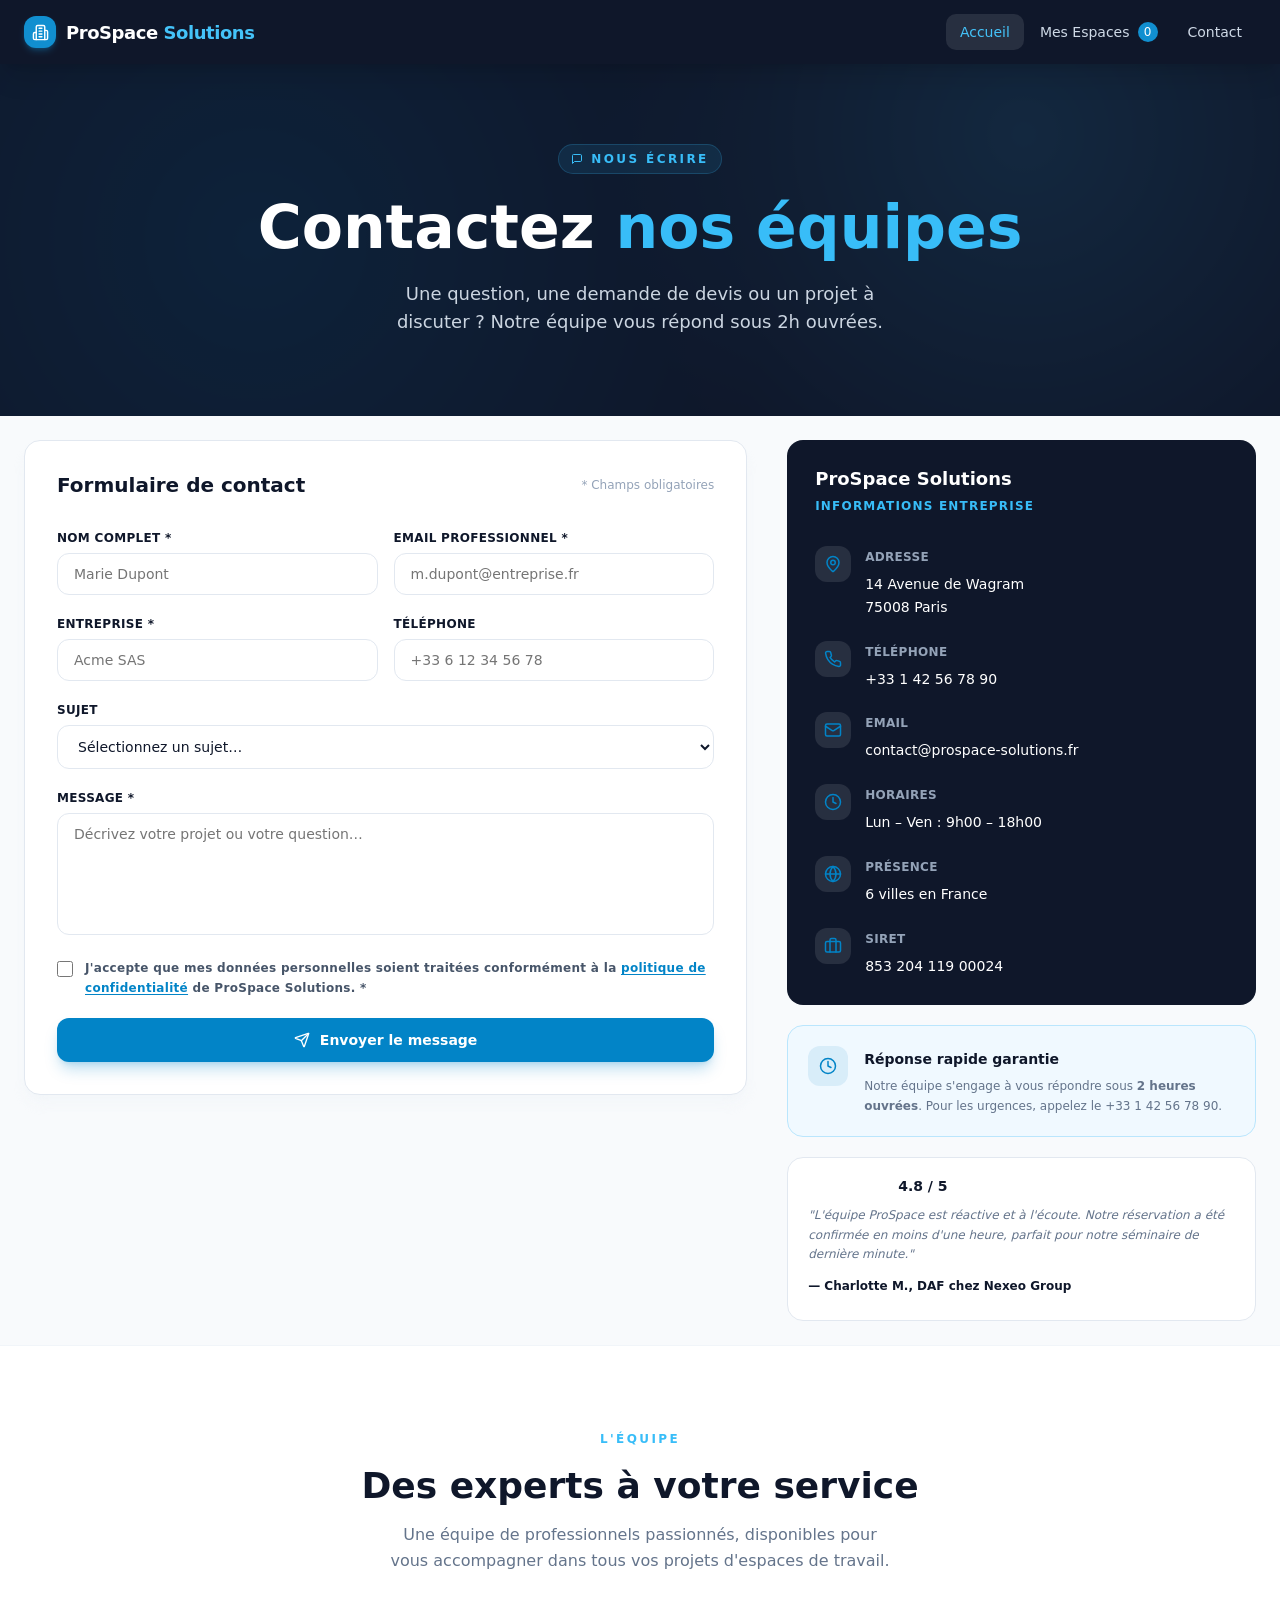
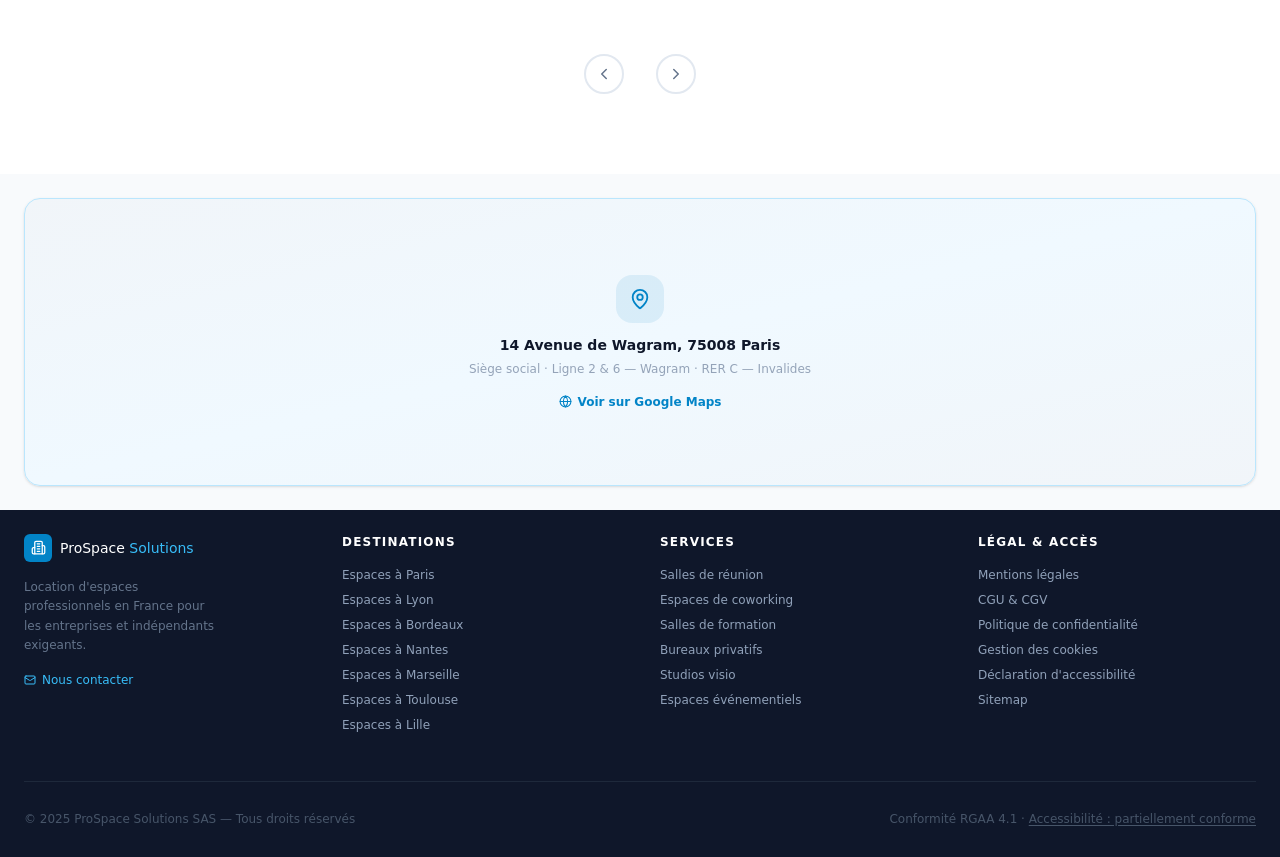
==== commit ea6e3961: "Added data and JavaScript Modules" ====
--- a/public/pages/contact.html
+++ b/public/pages/contact.html
@@ -1,290 +1,258 @@
-<!DOCTYPE html>
-<html lang="fr">
-    <head>
-        <meta charset="UTF-8">
-        <meta name="viewport" content="width=device-width, initial-scale=1.0">
-        <meta name="description" content="Mes Espaces - Mes espaces ajoutées en favorites.">
-        <meta name="robots" content="noindex, follow">
-
-        <title>Contact | ProSpace Solutions | Trouvez votre espace de travail idéal en France</title>
-        <link rel="stylesheet" href="/public/assets/css/styles.css">
-        
-        <!-- Open Graph -->
-        <meta property="og:title" content="ProSpace Solutions | Trouvez votre espace de travail idéal en France">
-        <meta property="og:description" content="Location d'espaces professionnels en France pour les entreprises et indépendants exigeants.">
-        <meta property="og:image" content="/public/assets/images/logo.svg">
-        <meta property="og:type" content="website">
-        <!-- Standard favicon for modern browsers -->
-        <link rel="icon" type="image/png" href="/public/assets/icon/favicon-96x96.png" sizes="96x96">
-        <link rel="icon" type="image/svg+xml" href="/public/assets/icon/favicon.svg">
-        <!-- Backwards compatibility for old browsers -->
-        <link rel="shortcut icon" href="/public/assets/icon/favicon.ico">
-        <!-- Apple Touch Icon for iOS (modern devices) -->
-        <link rel="apple-touch-icon" sizes="180x180" href="/public/assets/icon/apple-touch-icon.png">
-        <!-- Android / Chrome PWA icons -->
-        <link rel="icon" type="image/png" sizes="192x192" href="/public/assets/web-app-manifest-192x192.png">
-        <link rel="icon" type="image/png" sizes="512x512" href="/public/assets/web-app-manifest-512x512.png">
-        <!-- Safari pinned tab (macOS) -->
-        <link rel="mask-icon" href="/public/assets/icon/favicon.svg" color="#5bbad5">
-        <!-- Manifest for Progressive Web App -->
-        <link rel="manifest" href="/public/assets/icon/site.webmanifest">
-
-    </head>
-    <body>
-        <!-- ###### HEADER ###### -->
-        <header id="header"></header>
-        <!-- ###### MAIN ###### -->
-        <main>
-            <nav class="breadcrumb">
-                <ul>
-                    <li></li>
-                </ul>
-            </nav>
-            <section class="hero hero-center" aria-labelledby="hero-title">
-                <div class="hero-background-gradiant"></div>
-                <div class="hero-content hero-content-center">
-                    <div class="info-bullet">
-                        <svg xmlns="http://www.w3.org/2000/svg" width="12" height="12" viewBox="0 0 24 24" fill="none" stroke="currentColor" stroke-width="2" stroke-linecap="round" stroke-linejoin="round" aria-hidden="true" focusable="false"><path d="M21 15a2 2 0 0 1-2 2H7l-4 4V5a2 2 0 0 1 2-2h14a2 2 0 0 1 2 2z"></path></svg>
-                        <span>Nous écrire</span>
-                    </div>
-                    <h1 id="hero-title">Contactez <span class="text-blue">nos équipes</span></h1>
-                    <h2>Une question, une demande de devis ou un projet à discuter ? Notre équipe vous répond sous 2h ouvrées.</h2>
-                </div>
-                
-            </section>
-            <section class="contact" aria-labelledby="contact-form-title">
-                <div class="contact-grid">
-                    <div class="contact-grid-form">
-                        <div class="contact-form-container">
-                            <div class="contact-form-title">
-                                <h2 id="contact-form-title" class="title-box-secondary">Formulaire de contact</h2>
-                                <span class="text-info text-info-small">* Champs obligatoires</span>
-                            </div>
-                            <form action="" class="contact-form">
-                                <div class="contact-form-row">
-                                    <div>
-                                        <label for="name">Nom complet *</label>
-                                        <input id="name" type="text" value="" placeholder="Marie Dupont">
-                                    </div>
-                                    <div>
-                                        <label for="email">Email professionnel *</label>
-                                        <input id="email" type="text" value="" placeholder="m.dupont@entreprise.fr">
-                                    </div>
-                                </div>
-                                <div class="contact-form-row">
-                                    <div>
-                                        <label for="name">Entreprise *</label>
-                                        <input id="name" type="text" value="" placeholder="Acme SAS">
-                                    </div>
-                                    <div>
-                                        <label for="email">Téléphone</label>
-                                        <input id="email" type="text" value="" placeholder="+33 6 12 34 56 78">
-                                    </div>
-                                </div>
-                                <div>
-                                    <label for="subject">Sujet</label>
-                                    <select name="subject" id="subject">
-                                        <option value="">Sélectionnez un sujet…</option>
-                                        <option value="">Demande d'information</option>
-                                        <option value="">Demande de devis</option>
-                                        <option value="">Réservation</option>
-                                        <option value="">Partenariat</option>
-                                        <option value="">Réclamation</option>
-                                        <option value="">Autre</option>
-                                    </select>
-                                </div>
-                                <div>
-                                    <label for="message">Message *</label>
-                                    <textarea name="message" id="message" placeholder="Décrivez votre projet ou votre question…" rows="6"></textarea>
-                                </div>
-                                <div>
-                                    <label class="checkbox-label" for="politique">
-                                        <div>
-                                            <input id="politique" name="politique" type="checkbox">
-                                        </div>
-                                        <span>J'accepte que mes données personnelles soient traitées conformément à la <a href="#" class="text-link text-link-secondary">politique de confidentialité</a> de ProSpace Solutions. *</span>
-                                    </label>
-                                </div>
-                                <button type="submit" class="box-btn">
-                                    <svg xmlns="http://www.w3.org/2000/svg" width="16" height="16" viewBox="0 0 24 24" fill="none" stroke="currentColor" stroke-width="2" stroke-linecap="round" stroke-linejoin="round" aria-hidden="true" focusable="false"><path d="M14.536 21.686a.5.5 0 0 0 .937-.024l6.5-19a.496.496 0 0 0-.635-.635l-19 6.5a.5.5 0 0 0-.024.937l7.93 3.18a2 2 0 0 1 1.112 1.11z"></path><path d="m21.854 2.147-10.94 10.939"></path></svg>
-                                    Envoyer le message
-                                </button>
-                            </form>
-                        </div>
-                    </div>
-                    <aside class="contact-grid-info">
-                        <div class="contact-info-details">
-                            <h2>ProSpace Solutions</h2>
-                            <p>Informations entreprise</p>
-                            <div class="contact-info-details-container">
-                                <div class="contact-info-details-line">
-                                    <div>
-                                        <svg xmlns="http://www.w3.org/2000/svg" width="18" height="18" viewBox="0 0 24 24" fill="none" stroke="currentColor" stroke-width="2" stroke-linecap="round" stroke-linejoin="round" aria-hidden="true" focusable="false"><path d="M20 10c0 4.993-5.539 10.193-7.399 11.799a1 1 0 0 1-1.202 0C9.539 20.193 4 14.993 4 10a8 8 0 0 1 16 0"></path><circle cx="12" cy="10" r="3"></circle></svg>
-                                    </div>
-                                    <div>
-                                        <p>Adresse</p>
-                                        <p>14 Avenue de Wagram
-75008 Paris</p>
-                                    </div>
-                                </div>
-                                <div class="contact-info-details-line">
-                                    <div>
-                                        <svg xmlns="http://www.w3.org/2000/svg" width="18" height="18" viewBox="0 0 24 24" fill="none" stroke="currentColor" stroke-width="2" stroke-linecap="round" stroke-linejoin="round" aria-hidden="true" focusable="false"><path d="M22 16.92v3a2 2 0 0 1-2.18 2 19.79 19.79 0 0 1-8.63-3.07 19.5 19.5 0 0 1-6-6 19.79 19.79 0 0 1-3.07-8.67A2 2 0 0 1 4.11 2h3a2 2 0 0 1 2 1.72 12.84 12.84 0 0 0 .7 2.81 2 2 0 0 1-.45 2.11L8.09 9.91a16 16 0 0 0 6 6l1.27-1.27a2 2 0 0 1 2.11-.45 12.84 12.84 0 0 0 2.81.7A2 2 0 0 1 22 16.92z"></path></svg>
-                                    </div>
-                                    <div>
-                                        <p>Téléphone</p>
-                                        <p>+33 1 42 56 78 90</p>
-                                    </div>
-                                </div>
-                                <div class="contact-info-details-line">
-                                    <div>
-                                        <svg xmlns="http://www.w3.org/2000/svg" width="18" height="18" viewBox="0 0 24 24" fill="none" stroke="currentColor" stroke-width="2" stroke-linecap="round" stroke-linejoin="round" aria-hidden="true" focusable="false"><rect width="20" height="16" x="2" y="4" rx="2"></rect><path d="m22 7-8.97 5.7a1.94 1.94 0 0 1-2.06 0L2 7"></path></svg>
-                                    </div>
-                                    <div>
-                                        <p>Email</p>
-                                        <p>contact@prospace-solutions.fr</p>
-                                    </div>
-                                </div>
-                                <div class="contact-info-details-line">
-                                    <div>
-                                        <svg xmlns="http://www.w3.org/2000/svg" width="18" height="18" viewBox="0 0 24 24" fill="none" stroke="currentColor" stroke-width="2" stroke-linecap="round" stroke-linejoin="round" aria-hidden="true" focusable="false"><circle cx="12" cy="12" r="10"></circle><polyline points="12 6 12 12 16 14"></polyline></svg>
-                                    </div>
-                                    <div>
-                                        <p>Horaires</p>
-                                        <p>Lun – Ven : 9h00 – 18h00</p>
-                                    </div>
-                                </div>
-                                <div class="contact-info-details-line">
-                                    <div>
-                                        <svg xmlns="http://www.w3.org/2000/svg" width="18" height="18" viewBox="0 0 24 24" fill="none" stroke="currentColor" stroke-width="2" stroke-linecap="round" stroke-linejoin="round" aria-hidden="true" focusable="false"><circle cx="12" cy="12" r="10"></circle><path d="M12 2a14.5 14.5 0 0 0 0 20 14.5 14.5 0 0 0 0-20"></path><path d="M2 12h20"></path></svg>
-                                    </div>
-                                    <div>
-                                        <p>Présence</p>
-                                        <p>6 villes en France</p>
-                                    </div>
-                                </div>
-                                <div class="contact-info-details-line">
-                                    <div>
-                                        <svg xmlns="http://www.w3.org/2000/svg" width="18" height="18" viewBox="0 0 24 24" fill="none" stroke="currentColor" stroke-width="2" stroke-linecap="round" stroke-linejoin="round" aria-hidden="true" focusable="false"><path d="M16 20V4a2 2 0 0 0-2-2h-4a2 2 0 0 0-2 2v16"></path><rect width="20" height="14" x="2" y="6" rx="2"></rect></svg>
-                                    </div>
-                                    <div>
-                                        <p>SIRET</p>
-                                        <p>853 204 119 00024</p>
-                                    </div>
-                                </div>
-                            </div>
-                            
-                        </div>
-                        <div class="contact-info-bullet">
-                            <div class="contact-info-bullet-icon">
-                                <svg xmlns="http://www.w3.org/2000/svg" width="18" height="18" viewBox="0 0 24 24" fill="none" stroke="currentColor" stroke-width="2" stroke-linecap="round" stroke-linejoin="round" aria-hidden="true" focusable="false"><circle cx="12" cy="12" r="10"></circle><polyline points="12 6 12 12 16 14"></polyline></svg>
-                            </div>
-                            <div class="contact-info-bullet-text">
-                                <p>Réponse rapide garantie</p>
-                                <p>Notre équipe s'engage à vous répondre sous <strong>2 heures ouvrées</strong>. Pour les urgences, appelez le +33 1 42 56 78 90.</p>
-                            </div>
-                        </div>
-                        <div class="contact-info-featured-review">
-                            <div class="contact-info-featured-review-rating">
-                                <div class="star-container">
-                                    <svg xmlns="http://www.w3.org/2000/svg" width="14" height="14" viewBox="0 0 24 24" fill="none" stroke="currentColor" stroke-width="2" stroke-linecap="round" stroke-linejoin="round" aria-hidden="true" focusable="false"><path d="M11.525 2.295a.53.53 0 0 1 .95 0l2.31 4.679a2.123 2.123 0 0 0 1.595 1.16l5.166.756a.53.53 0 0 1 .294.904l-3.736 3.638a2.123 2.123 0 0 0-.611 1.878l.882 5.14a.53.53 0 0 1-.771.56l-4.618-2.428a2.122 2.122 0 0 0-1.973 0L6.396 21.01a.53.53 0 0 1-.77-.56l.881-5.139a2.122 2.122 0 0 0-.611-1.879L2.16 9.795a.53.53 0 0 1 .294-.906l5.165-.755a2.122 2.122 0 0 0 1.597-1.16z"></path></svg>
-                                    <svg xmlns="http://www.w3.org/2000/svg" width="14" height="14" viewBox="0 0 24 24" fill="none" stroke="currentColor" stroke-width="2" stroke-linecap="round" stroke-linejoin="round" aria-hidden="true" focusable="false"><path d="M11.525 2.295a.53.53 0 0 1 .95 0l2.31 4.679a2.123 2.123 0 0 0 1.595 1.16l5.166.756a.53.53 0 0 1 .294.904l-3.736 3.638a2.123 2.123 0 0 0-.611 1.878l.882 5.14a.53.53 0 0 1-.771.56l-4.618-2.428a2.122 2.122 0 0 0-1.973 0L6.396 21.01a.53.53 0 0 1-.77-.56l.881-5.139a2.122 2.122 0 0 0-.611-1.879L2.16 9.795a.53.53 0 0 1 .294-.906l5.165-.755a2.122 2.122 0 0 0 1.597-1.16z"></path></svg>
-                                    <svg xmlns="http://www.w3.org/2000/svg" width="14" height="14" viewBox="0 0 24 24" fill="none" stroke="currentColor" stroke-width="2" stroke-linecap="round" stroke-linejoin="round" aria-hidden="true" focusable="false"><path d="M11.525 2.295a.53.53 0 0 1 .95 0l2.31 4.679a2.123 2.123 0 0 0 1.595 1.16l5.166.756a.53.53 0 0 1 .294.904l-3.736 3.638a2.123 2.123 0 0 0-.611 1.878l.882 5.14a.53.53 0 0 1-.771.56l-4.618-2.428a2.122 2.122 0 0 0-1.973 0L6.396 21.01a.53.53 0 0 1-.77-.56l.881-5.139a2.122 2.122 0 0 0-.611-1.879L2.16 9.795a.53.53 0 0 1 .294-.906l5.165-.755a2.122 2.122 0 0 0 1.597-1.16z"></path></svg>
-                                    <svg xmlns="http://www.w3.org/2000/svg" width="14" height="14" viewBox="0 0 24 24" fill="none" stroke="currentColor" stroke-width="2" stroke-linecap="round" stroke-linejoin="round" aria-hidden="true" focusable="false"><path d="M11.525 2.295a.53.53 0 0 1 .95 0l2.31 4.679a2.123 2.123 0 0 0 1.595 1.16l5.166.756a.53.53 0 0 1 .294.904l-3.736 3.638a2.123 2.123 0 0 0-.611 1.878l.882 5.14a.53.53 0 0 1-.771.56l-4.618-2.428a2.122 2.122 0 0 0-1.973 0L6.396 21.01a.53.53 0 0 1-.77-.56l.881-5.139a2.122 2.122 0 0 0-.611-1.879L2.16 9.795a.53.53 0 0 1 .294-.906l5.165-.755a2.122 2.122 0 0 0 1.597-1.16z"></path></svg>
-                                    <svg xmlns="http://www.w3.org/2000/svg" width="14" height="14" viewBox="0 0 24 24" fill="none" stroke="currentColor" stroke-width="2" stroke-linecap="round" stroke-linejoin="round" aria-hidden="true" focusable="false"><path d="M11.525 2.295a.53.53 0 0 1 .95 0l2.31 4.679a2.123 2.123 0 0 0 1.595 1.16l5.166.756a.53.53 0 0 1 .294.904l-3.736 3.638a2.123 2.123 0 0 0-.611 1.878l.882 5.14a.53.53 0 0 1-.771.56l-4.618-2.428a2.122 2.122 0 0 0-1.973 0L6.396 21.01a.53.53 0 0 1-.77-.56l.881-5.139a2.122 2.122 0 0 0-.611-1.879L2.16 9.795a.53.53 0 0 1 .294-.906l5.165-.755a2.122 2.122 0 0 0 1.597-1.16z"></path></svg>
-                                </div>
-                                <span>4.8 / 5</span>
-                            </div>
-                            <p>"L'équipe ProSpace est réactive et à l'écoute. Notre réservation a été confirmée en moins d'une heure, parfait pour notre séminaire de dernière minute."</p>
-                            <p>— Charlotte M., DAF chez Nexeo Group</p>
-                        </div>
-                    </aside>
-                </div>
-            </section>
-            <section class="team">
-                <div class="container">
-                    <div class="heading">
-                        <p>L'équipe</p>
-                        <h2>Des experts à votre service</h2>
-                        <p>Une équipe de professionnels passionnés, disponibles pour vous accompagner dans tous vos projets d'espaces de travail.</p>
-                    </div>
-                    <div class="carousel">
-                        <div class="carousel-inner">
-                            <div class="carousel-grid">
-                                <div class="carousel-card">
-                                    <div class="carousel-card-image">
-                                        <img src="/public/assets/images/team/alexandre-moreau-ceo-co-fondateur.webp" alt="Une photo de profil de Alexandre Moreau"  loading="lazy">
-                                        <div class="carousel-card-image-hover-gradiant"></div>
-                                    </div>
-                                    <p>Alexandre Moreau</p>
-                                    <p>CEO & Co-fondateur</p>
-                                </div>
-                                <div class="carousel-card">
-                                    <div class="carousel-card-image">
-                                        <img src="/public/assets/images/team/sophie-leclerc-directrice-commerciale.webp" alt="Une photo de profil de Alexandre Moreau"  loading="lazy">
-                                        <div class="carousel-card-image-hover-gradiant"></div>
-                                    </div>
-                                    <p>Sophie Leclerc</p>
-                                    <p>Directrice Commerciale</p>
-                                </div>
-                                <div class="carousel-card">
-                                    <div class="carousel-card-image">
-                                        <img src="/public/assets/images/team/thomas-bergeron-responsable-partenariats.webp" alt="Une photo de profil de Alexandre Moreau"  loading="lazy">
-                                        <div class="carousel-card-image-hover-gradiant"></div>
-                                    </div>
-                                    <p>Thomas Bergeron</p>
-                                    <p>Responsable Partenariats</p>
-                                </div>
-                                <div class="carousel-card">
-                                    <div class="carousel-card-image">
-                                        <img src="/public/assets/images/team/marine-dubois-chargee-clientele.webp" alt="Une photo de profil de Alexandre Moreau"  loading="lazy">
-                                        <div class="carousel-card-image-hover-gradiant"></div>
-                                    </div>
-                                    <p>Marine Dubois</p>
-                                    <p>Chargée de Clientèle Senior</p>
-                                </div>
-                                
-                            </div>
-                        </div>
-                        <div class="carousel-controls">
-                            <button class="btn-carousel-arrow">
-                                <svg xmlns="http://www.w3.org/2000/svg" width="18" height="18" viewBox="0 0 24 24" fill="none" stroke="currentColor" stroke-width="2" stroke-linecap="round" stroke-linejoin="round" aria-hidden="true" focusable="false"><path d="m15 18-6-6 6-6"></path></svg>
-                            </button>
-                            <div class="carousel-dots">
-                                <button class="btn-carousel-dot btn-carousel-dot-active"></button>
-                                <button class="btn-carousel-dot"></button>
-                                <button class="btn-carousel-dot"></button>
-                                <button class="btn-carousel-dot"></button>
-                                <button class="btn-carousel-dot"></button>
-                                <button class="btn-carousel-dot"></button>
-                                <button class="carousel-dot"></button>
-                            </div>
-                            <button class="btn-carousel-arrow">
-                                <svg xmlns="http://www.w3.org/2000/svg" width="18" height="18" viewBox="0 0 24 24" fill="none" stroke="currentColor" stroke-width="2" stroke-linecap="round" stroke-linejoin="round" aria-hidden="true" focusable="false"><path d="m9 18 6-6-6-6"></path></svg>
-                            </button>
-                        </div>
-                    </div>
-                </div>
-            </section>
-            <section class="location">
-                <div class="location-box box box-secondary">
-                    <div class="location-icon">
-                        <svg xmlns="http://www.w3.org/2000/svg" width="22" height="22" viewBox="0 0 24 24" fill="none" stroke="currentColor" stroke-width="2" stroke-linecap="round" stroke-linejoin="round" aria-hidden="true" focusable="false"><path d="M20 10c0 4.993-5.539 10.193-7.399 11.799a1 1 0 0 1-1.202 0C9.539 20.193 4 14.993 4 10a8 8 0 0 1 16 0"></path><circle cx="12" cy="10" r="3"></circle></svg>
-                    </div>
-                    <div class="location-adress text-small">
-                        <p>14 Avenue de Wagram, 75008 Paris</p>
-                        <p>Siège social · Ligne 2 & 6 — Wagram · RER C — Invalides</p>
-                    </div>
-                    <a class="location-link text-icon-link" rel="noopener noreferrer" title="Voir la localisation sur Google Maps" aria-label="Ouvrir Google Maps">
-                        <svg xmlns="http://www.w3.org/2000/svg" width="13" height="13" viewBox="0 0 24 24" fill="none" stroke="currentColor" stroke-width="2" stroke-linecap="round" stroke-linejoin="round" aria-hidden="true" focusable="false"><circle cx="12" cy="12" r="10"></circle><path d="M12 2a14.5 14.5 0 0 0 0 20 14.5 14.5 0 0 0 0-20"></path><path d="M2 12h20"></path></svg>
-                        Voir sur Google Maps
-                    </a>
-                </div>
-            </section>
-        </main>
-        <!-- ###### FOOTER ###### -->
-        <footer id="footer"></footer>
-
-        <script src="/public/assets/js/loader.js" defer></script>
-    </body>
+<!DOCTYPE html>
+<html lang="fr">
+    <head>
+        <meta charset="UTF-8">
+        <meta name="viewport" content="width=device-width, initial-scale=1.0">
+        <meta name="description" content="Mes Espaces - Mes espaces ajoutées en favorites.">
+        <meta name="robots" content="noindex, follow">
+
+        <title>Contact | ProSpace Solutions | Trouvez votre espace de travail idéal en France</title>
+        <link rel="stylesheet" href="/public/assets/css/styles.css">
+        
+        <!-- Open Graph -->
+        <meta property="og:title" content="ProSpace Solutions | Trouvez votre espace de travail idéal en France">
+        <meta property="og:description" content="Location d'espaces professionnels en France pour les entreprises et indépendants exigeants.">
+        <meta property="og:image" content="/public/assets/images/logo.svg">
+        <meta property="og:type" content="website">
+        <!-- Standard favicon for modern browsers -->
+        <link rel="icon" type="image/png" href="/public/assets/icon/favicon-96x96.png" sizes="96x96">
+        <link rel="icon" type="image/svg+xml" href="/public/assets/icon/favicon.svg">
+        <!-- Backwards compatibility for old browsers -->
+        <link rel="shortcut icon" href="/public/assets/icon/favicon.ico">
+        <!-- Apple Touch Icon for iOS (modern devices) -->
+        <link rel="apple-touch-icon" sizes="180x180" href="/public/assets/icon/apple-touch-icon.png">
+        <!-- Android / Chrome PWA icons -->
+        <link rel="icon" type="image/png" sizes="192x192" href="/public/assets/icon/web-app-manifest-192x192.png">
+        <link rel="icon" type="image/png" sizes="512x512" href="/public/assets/icon/web-app-manifest-512x512.png">
+        <!-- Safari pinned tab (macOS) -->
+        <link rel="mask-icon" href="/public/assets/icon/favicon.svg" color="#5bbad5">
+        <!-- Manifest for Progressive Web App -->
+        <link rel="manifest" href="/public/assets/icon/site.webmanifest">
+
+    </head>
+    <body>
+        <!-- ###### HEADER ###### -->
+        <header id="header"></header>
+        <!-- ###### MAIN ###### -->
+        <main>
+
+            <section class="hero hero-center" aria-labelledby="hero-title">
+                <div class="hero-background-gradiant"></div>
+                <div class="hero-content hero-content-center">
+                    <div class="info-bullet">
+                        <svg xmlns="http://www.w3.org/2000/svg" width="12" height="12" viewBox="0 0 24 24" fill="none" stroke="currentColor" stroke-width="2" stroke-linecap="round" stroke-linejoin="round" aria-hidden="true" focusable="false"><path d="M21 15a2 2 0 0 1-2 2H7l-4 4V5a2 2 0 0 1 2-2h14a2 2 0 0 1 2 2z"></path></svg>
+                        <span>Nous écrire</span>
+                    </div>
+                    <h1 id="hero-title">Contactez <span class="text-blue">nos équipes</span></h1>
+                    <h2>Une question, une demande de devis ou un projet à discuter ? Notre équipe vous répond sous 2h ouvrées.</h2>
+                </div>
+                
+            </section>
+            <section class="contact" aria-labelledby="contact-form-title">
+                <div class="contact-grid">
+                    <div class="contact-grid-form">
+                        <div class="contact-form-container">
+                            <div class="contact-form-title">
+                                <h2 id="contact-form-title" class="title-box-secondary">Formulaire de contact</h2>
+                                <span class="text-info text-info-small">* Champs obligatoires</span>
+                            </div>
+                            <form action="" class="contact-form" id="contact-form" novalidate>
+                                <div class="contact-form-row">
+                                    <div>
+                                        <label for="name">Nom complet *</label>
+                                        <input name="name" id="name" type="text" value="" placeholder="Marie Dupont" aria-describedby="name-error">
+                                        <p id="name-error" class="form-field-error" role="alert" hidden></p>
+                                    </div>
+                                    <div>
+                                        <label for="email">Email professionnel *</label>
+                                        <input name="email" id="email" type="text" value="" placeholder="m.dupont@entreprise.fr" aria-describedby="email-error">
+                                        <p id="email-error" class="form-field-error" role="alert" hidden></p>
+                                    </div>
+                                </div>
+                                <div class="contact-form-row">
+                                    <div>
+                                        <label for="company">Entreprise *</label>
+                                        <input name="company" id="company" type="text" value="" placeholder="Acme SAS" aria-describedby="company-error">
+                                        <p id="company-error" class="form-field-error" role="alert" hidden></p>
+                                    </div>
+                                    <div>
+                                        <label for="phone">Téléphone</label>
+                                        <input name="phone" id="phone" type="text" value="" placeholder="+33 6 12 34 56 78">
+                                    </div>
+                                </div>
+                                <div>
+                                    <label for="subject">Sujet</label>
+                                    <select name="subject" id="subject" aria-describedby="subject-error">
+                                        <option value="">Sélectionnez un sujet…</option>
+                                        <option value="information">Demande d'information</option>
+                                        <option value="devis">Demande de devis</option>
+                                        <option value="reservation">Réservation</option>
+                                        <option value="partenariat">Partenariat</option>
+                                        <option value="reclamation">Réclamation</option>
+                                        <option value="autre">Autre</option>
+                                    </select>
+                                    <p id="subject-error" class="form-field-error" role="alert" hidden></p>
+                                </div>
+                                <div>
+                                    <label for="message">Message *</label>
+                                    <textarea name="message" id="message" placeholder="Décrivez votre projet ou votre question…" rows="6" aria-describedby="message-error"></textarea>
+                                    <p id="message-error" class="form-field-error" role="alert" hidden></p>
+                                </div>
+                                <div>
+                                    <label class="checkbox-label" for="politique">
+                                        <div>
+                                            <input id="politique" name="politique" type="checkbox" aria-describedby="politique-error">
+                                        </div>
+                                        <span>J'accepte que mes données personnelles soient traitées conformément à la <a href="#" class="text-link text-link-secondary">politique de confidentialité</a> de ProSpace Solutions. *</span>
+                                    </label>
+                                    <p id="politique-error" class="form-field-error" role="alert" hidden></p>
+                                </div>
+                                <input name="space" id="space" type="hidden" value="">
+                                <button type="submit" class="box-btn">
+                                    <svg xmlns="http://www.w3.org/2000/svg" width="16" height="16" viewBox="0 0 24 24" fill="none" stroke="currentColor" stroke-width="2" stroke-linecap="round" stroke-linejoin="round" aria-hidden="true" focusable="false"><path d="M14.536 21.686a.5.5 0 0 0 .937-.024l6.5-19a.496.496 0 0 0-.635-.635l-19 6.5a.5.5 0 0 0-.024.937l7.93 3.18a2 2 0 0 1 1.112 1.11z"></path><path d="m21.854 2.147-10.94 10.939"></path></svg>
+                                    Envoyer le message
+                                </button>
+                                <div id="contact-form-confirmation" class="form-confirmation" role="status" aria-live="polite" hidden></div>
+                            </form>
+                        </div>
+                    </div>
+                    <aside class="contact-grid-info">
+                        <div class="contact-info-details">
+                            <h2>ProSpace Solutions</h2>
+                            <p>Informations entreprise</p>
+                            <div class="contact-info-details-container">
+                                <div class="contact-info-details-line">
+                                    <div>
+                                        <svg xmlns="http://www.w3.org/2000/svg" width="18" height="18" viewBox="0 0 24 24" fill="none" stroke="currentColor" stroke-width="2" stroke-linecap="round" stroke-linejoin="round" aria-hidden="true" focusable="false"><path d="M20 10c0 4.993-5.539 10.193-7.399 11.799a1 1 0 0 1-1.202 0C9.539 20.193 4 14.993 4 10a8 8 0 0 1 16 0"></path><circle cx="12" cy="10" r="3"></circle></svg>
+                                    </div>
+                                    <div>
+                                        <p>Adresse</p>
+                                        <p>14 Avenue de Wagram
+75008 Paris</p>
+                                    </div>
+                                </div>
+                                <div class="contact-info-details-line">
+                                    <div>
+                                        <svg xmlns="http://www.w3.org/2000/svg" width="18" height="18" viewBox="0 0 24 24" fill="none" stroke="currentColor" stroke-width="2" stroke-linecap="round" stroke-linejoin="round" aria-hidden="true" focusable="false"><path d="M22 16.92v3a2 2 0 0 1-2.18 2 19.79 19.79 0 0 1-8.63-3.07 19.5 19.5 0 0 1-6-6 19.79 19.79 0 0 1-3.07-8.67A2 2 0 0 1 4.11 2h3a2 2 0 0 1 2 1.72 12.84 12.84 0 0 0 .7 2.81 2 2 0 0 1-.45 2.11L8.09 9.91a16 16 0 0 0 6 6l1.27-1.27a2 2 0 0 1 2.11-.45 12.84 12.84 0 0 0 2.81.7A2 2 0 0 1 22 16.92z"></path></svg>
+                                    </div>
+                                    <div>
+                                        <p>Téléphone</p>
+                                        <p>+33 1 42 56 78 90</p>
+                                    </div>
+                                </div>
+                                <div class="contact-info-details-line">
+                                    <div>
+                                        <svg xmlns="http://www.w3.org/2000/svg" width="18" height="18" viewBox="0 0 24 24" fill="none" stroke="currentColor" stroke-width="2" stroke-linecap="round" stroke-linejoin="round" aria-hidden="true" focusable="false"><rect width="20" height="16" x="2" y="4" rx="2"></rect><path d="m22 7-8.97 5.7a1.94 1.94 0 0 1-2.06 0L2 7"></path></svg>
+                                    </div>
+                                    <div>
+                                        <p>Email</p>
+                                        <p>contact@prospace-solutions.fr</p>
+                                    </div>
+                                </div>
+                                <div class="contact-info-details-line">
+                                    <div>
+                                        <svg xmlns="http://www.w3.org/2000/svg" width="18" height="18" viewBox="0 0 24 24" fill="none" stroke="currentColor" stroke-width="2" stroke-linecap="round" stroke-linejoin="round" aria-hidden="true" focusable="false"><circle cx="12" cy="12" r="10"></circle><polyline points="12 6 12 12 16 14"></polyline></svg>
+                                    </div>
+                                    <div>
+                                        <p>Horaires</p>
+                                        <p>Lun – Ven : 9h00 – 18h00</p>
+                                    </div>
+                                </div>
+                                <div class="contact-info-details-line">
+                                    <div>
+                                        <svg xmlns="http://www.w3.org/2000/svg" width="18" height="18" viewBox="0 0 24 24" fill="none" stroke="currentColor" stroke-width="2" stroke-linecap="round" stroke-linejoin="round" aria-hidden="true" focusable="false"><circle cx="12" cy="12" r="10"></circle><path d="M12 2a14.5 14.5 0 0 0 0 20 14.5 14.5 0 0 0 0-20"></path><path d="M2 12h20"></path></svg>
+                                    </div>
+                                    <div>
+                                        <p>Présence</p>
+                                        <p>6 villes en France</p>
+                                    </div>
+                                </div>
+                                <div class="contact-info-details-line">
+                                    <div>
+                                        <svg xmlns="http://www.w3.org/2000/svg" width="18" height="18" viewBox="0 0 24 24" fill="none" stroke="currentColor" stroke-width="2" stroke-linecap="round" stroke-linejoin="round" aria-hidden="true" focusable="false"><path d="M16 20V4a2 2 0 0 0-2-2h-4a2 2 0 0 0-2 2v16"></path><rect width="20" height="14" x="2" y="6" rx="2"></rect></svg>
+                                    </div>
+                                    <div>
+                                        <p>SIRET</p>
+                                        <p>853 204 119 00024</p>
+                                    </div>
+                                </div>
+                            </div>
+                            
+                        </div>
+                        <div class="contact-info-bullet">
+                            <div class="contact-info-bullet-icon">
+                                <svg xmlns="http://www.w3.org/2000/svg" width="18" height="18" viewBox="0 0 24 24" fill="none" stroke="currentColor" stroke-width="2" stroke-linecap="round" stroke-linejoin="round" aria-hidden="true" focusable="false"><circle cx="12" cy="12" r="10"></circle><polyline points="12 6 12 12 16 14"></polyline></svg>
+                            </div>
+                            <div class="contact-info-bullet-text">
+                                <p>Réponse rapide garantie</p>
+                                <p>Notre équipe s'engage à vous répondre sous <strong>2 heures ouvrées</strong>. Pour les urgences, appelez le +33 1 42 56 78 90.</p>
+                            </div>
+                        </div>
+                        <div class="contact-info-featured-review">
+                            <div class="contact-info-featured-review-rating">
+                                <div class="star-container">
+                                    <svg xmlns="http://www.w3.org/2000/svg" width="14" height="14" viewBox="0 0 24 24" fill="none" stroke="currentColor" stroke-width="2" stroke-linecap="round" stroke-linejoin="round" aria-hidden="true" focusable="false"><path d="M11.525 2.295a.53.53 0 0 1 .95 0l2.31 4.679a2.123 2.123 0 0 0 1.595 1.16l5.166.756a.53.53 0 0 1 .294.904l-3.736 3.638a2.123 2.123 0 0 0-.611 1.878l.882 5.14a.53.53 0 0 1-.771.56l-4.618-2.428a2.122 2.122 0 0 0-1.973 0L6.396 21.01a.53.53 0 0 1-.77-.56l.881-5.139a2.122 2.122 0 0 0-.611-1.879L2.16 9.795a.53.53 0 0 1 .294-.906l5.165-.755a2.122 2.122 0 0 0 1.597-1.16z"></path></svg>
+                                    <svg xmlns="http://www.w3.org/2000/svg" width="14" height="14" viewBox="0 0 24 24" fill="none" stroke="currentColor" stroke-width="2" stroke-linecap="round" stroke-linejoin="round" aria-hidden="true" focusable="false"><path d="M11.525 2.295a.53.53 0 0 1 .95 0l2.31 4.679a2.123 2.123 0 0 0 1.595 1.16l5.166.756a.53.53 0 0 1 .294.904l-3.736 3.638a2.123 2.123 0 0 0-.611 1.878l.882 5.14a.53.53 0 0 1-.771.56l-4.618-2.428a2.122 2.122 0 0 0-1.973 0L6.396 21.01a.53.53 0 0 1-.77-.56l.881-5.139a2.122 2.122 0 0 0-.611-1.879L2.16 9.795a.53.53 0 0 1 .294-.906l5.165-.755a2.122 2.122 0 0 0 1.597-1.16z"></path></svg>
+                                    <svg xmlns="http://www.w3.org/2000/svg" width="14" height="14" viewBox="0 0 24 24" fill="none" stroke="currentColor" stroke-width="2" stroke-linecap="round" stroke-linejoin="round" aria-hidden="true" focusable="false"><path d="M11.525 2.295a.53.53 0 0 1 .95 0l2.31 4.679a2.123 2.123 0 0 0 1.595 1.16l5.166.756a.53.53 0 0 1 .294.904l-3.736 3.638a2.123 2.123 0 0 0-.611 1.878l.882 5.14a.53.53 0 0 1-.771.56l-4.618-2.428a2.122 2.122 0 0 0-1.973 0L6.396 21.01a.53.53 0 0 1-.77-.56l.881-5.139a2.122 2.122 0 0 0-.611-1.879L2.16 9.795a.53.53 0 0 1 .294-.906l5.165-.755a2.122 2.122 0 0 0 1.597-1.16z"></path></svg>
+                                    <svg xmlns="http://www.w3.org/2000/svg" width="14" height="14" viewBox="0 0 24 24" fill="none" stroke="currentColor" stroke-width="2" stroke-linecap="round" stroke-linejoin="round" aria-hidden="true" focusable="false"><path d="M11.525 2.295a.53.53 0 0 1 .95 0l2.31 4.679a2.123 2.123 0 0 0 1.595 1.16l5.166.756a.53.53 0 0 1 .294.904l-3.736 3.638a2.123 2.123 0 0 0-.611 1.878l.882 5.14a.53.53 0 0 1-.771.56l-4.618-2.428a2.122 2.122 0 0 0-1.973 0L6.396 21.01a.53.53 0 0 1-.77-.56l.881-5.139a2.122 2.122 0 0 0-.611-1.879L2.16 9.795a.53.53 0 0 1 .294-.906l5.165-.755a2.122 2.122 0 0 0 1.597-1.16z"></path></svg>
+                                    <svg xmlns="http://www.w3.org/2000/svg" width="14" height="14" viewBox="0 0 24 24" fill="none" stroke="currentColor" stroke-width="2" stroke-linecap="round" stroke-linejoin="round" aria-hidden="true" focusable="false"><path d="M11.525 2.295a.53.53 0 0 1 .95 0l2.31 4.679a2.123 2.123 0 0 0 1.595 1.16l5.166.756a.53.53 0 0 1 .294.904l-3.736 3.638a2.123 2.123 0 0 0-.611 1.878l.882 5.14a.53.53 0 0 1-.771.56l-4.618-2.428a2.122 2.122 0 0 0-1.973 0L6.396 21.01a.53.53 0 0 1-.77-.56l.881-5.139a2.122 2.122 0 0 0-.611-1.879L2.16 9.795a.53.53 0 0 1 .294-.906l5.165-.755a2.122 2.122 0 0 0 1.597-1.16z"></path></svg>
+                                </div>
+                                <span>4.8 / 5</span>
+                            </div>
+                            <p>"L'équipe ProSpace est réactive et à l'écoute. Notre réservation a été confirmée en moins d'une heure, parfait pour notre séminaire de dernière minute."</p>
+                            <p>— Charlotte M., DAF chez Nexeo Group</p>
+                        </div>
+                    </aside>
+                </div>
+            </section>
+            <section class="team">
+                <div class="container">
+                    <div class="heading">
+                        <p>L'équipe</p>
+                        <h2>Des experts à votre service</h2>
+                        <p>Une équipe de professionnels passionnés, disponibles pour vous accompagner dans tous vos projets d'espaces de travail.</p>
+                    </div>
+                    <div class="carousel" id="carousel" tabindex="0" aria-roledescription="carrousel" aria-label="Membres de l'équipe">
+                        <div class="carousel-inner">
+                            <div class="carousel-grid" id="carousel-grid">
+                                
+                                
+                            </div>
+                        </div>
+                        <div class="carousel-controls">
+                            <button class="btn-carousel-arrow" id="carousel-arrow-prev">
+                                <svg xmlns="http://www.w3.org/2000/svg" width="18" height="18" viewBox="0 0 24 24" fill="none" stroke="currentColor" stroke-width="2" stroke-linecap="round" stroke-linejoin="round" aria-hidden="true" focusable="false"><path d="m15 18-6-6 6-6"></path></svg>
+                            </button>
+                            <div class="carousel-dots" id="carousel-dots">
+                            </div>
+                            <button class="btn-carousel-arrow" id="carousel-arrow-next">
+                                <svg xmlns="http://www.w3.org/2000/svg" width="18" height="18" viewBox="0 0 24 24" fill="none" stroke="currentColor" stroke-width="2" stroke-linecap="round" stroke-linejoin="round" aria-hidden="true" focusable="false"><path d="m9 18 6-6-6-6"></path></svg>
+                            </button>
+                        </div>
+                        <p class="sr-only" role="status" aria-live="polite" id="carousel-live"></p>
+                    </div>
+                </div>
+            </section>
+            <section class="location">
+                <div class="location-box box box-secondary">
+                    <div class="location-icon">
+                        <svg xmlns="http://www.w3.org/2000/svg" width="22" height="22" viewBox="0 0 24 24" fill="none" stroke="currentColor" stroke-width="2" stroke-linecap="round" stroke-linejoin="round" aria-hidden="true" focusable="false"><path d="M20 10c0 4.993-5.539 10.193-7.399 11.799a1 1 0 0 1-1.202 0C9.539 20.193 4 14.993 4 10a8 8 0 0 1 16 0"></path><circle cx="12" cy="10" r="3"></circle></svg>
+                    </div>
+                    <div class="location-adress text-small">
+                        <p>14 Avenue de Wagram, 75008 Paris</p>
+                        <p>Siège social · Ligne 2 & 6 — Wagram · RER C — Invalides</p>
+                    </div>
+                    <a class="location-link text-icon-link" rel="noopener noreferrer" title="Voir la localisation sur Google Maps" aria-label="Ouvrir Google Maps">
+                        <svg xmlns="http://www.w3.org/2000/svg" width="13" height="13" viewBox="0 0 24 24" fill="none" stroke="currentColor" stroke-width="2" stroke-linecap="round" stroke-linejoin="round" aria-hidden="true" focusable="false"><circle cx="12" cy="12" r="10"></circle><path d="M12 2a14.5 14.5 0 0 0 0 20 14.5 14.5 0 0 0 0-20"></path><path d="M2 12h20"></path></svg>
+                        Voir sur Google Maps
+                    </a>
+                </div>
+            </section>
+        </main>
+        <!-- ###### FOOTER ###### -->
+        <footer id="footer"></footer>
+
+        <script src="/public/assets/js/loader.js" defer></script>
+        <script type="module" src="/public/assets/js/main.mjs"></script>
+    </body>
     
--- a/public/assets/css/styles.css
+++ b/public/assets/css/styles.css
@@ -48,7 +48,7 @@
   text-decoration: inherit;
 }
 
-ul {
+ul, ol {
   margin: 0;
   padding: 0;
 }
@@ -212,6 +212,15 @@
   color: #0284C7;
   background-color: #F0F9FF;
 }
+.box-btn-red {
+  border: 2px solid #FB7185;
+  background-color: #FFF1F2;
+  color: #E11D48;
+  font-weight: 600;
+}
+.box-btn-red:hover {
+  background-color: #FFE4E6;
+}
 
 .btn-carousel-arrow {
   width: 2.5rem;
@@ -357,23 +366,36 @@
   object-fit: cover;
 }
 .space-card-image-favorite {
+  display: flex;
+  flex-direction: row;
+  justify-content: center;
+  align-items: center;
   position: absolute;
   top: 0.75rem;
   right: 0.75rem;
   width: 2.25rem;
   height: 2.25rem;
   border-radius: 9999px;
-  display: flex;
-  align-items: center;
-  justify-content: center;
+  background-color: rgba(255, 255, 255, 0.85);
   backdrop-filter: blur(4px);
+  -webkit-backdrop-filter: blur(4px);
+  box-shadow: 0 4px 6px -1px rgba(0, 0, 0, 0.1), 0 2px 4px -2px rgba(0, 0, 0, 0.1);
+  color: #94A3B8;
+  border: none;
+  cursor: pointer;
   transition: all 150ms ease;
+}
+.space-card-image-favorite:hover {
+  color: #F43F5E;
+  background-color: #FFF;
+}
+.space-card-image-favorite svg {
+  fill: #FFF;
+}
+.space-card-image-favorite-active {
   background-color: #F43F5E;
   color: #FFF;
   box-shadow: 0 4px 6px -1px rgba(244, 63, 94, 0.3), 0 2px 4px -2px rgba(244, 63, 94, 0.3);
-}
-.space-card-image-favorite svg {
-  fill: #FFF;
 }
 .space-card-info {
   padding: 1.25rem;
@@ -640,13 +662,35 @@
   cursor: pointer;
 }
 
+.form-field-error {
+  color: #F43F5E;
+}
+.form-confirmation {
+  color: #2c9454;
+  background-color: #cfeedb;
+  border: 1px solid #2c9454;
+  border-radius: 0.75rem;
+  padding: 0.875rem 1rem;
+  font-size: 0.875rem;
+  margin-top: 1rem;
+}
+.form-confirmation-error {
+  color: #F43F5E;
+  background-color: #FDA4AF;
+  border-color: #F43F5E;
+}
+
 .star-container {
   display: flex;
   align-items: center;
   gap: 0.125rem;
 }
-.star-container > svg {
+.star-container .star-filled > svg {
   fill: #FBBF24;
+  color: #FBBF24;
+}
+.star-container .star-empty > svg {
+  fill: #F8FAFC;
   color: #FBBF24;
 }
 
@@ -682,6 +726,76 @@
   line-height: 1.625;
 }
 
+@keyframes spin {
+  to {
+    transform: rotate(360deg);
+  }
+}
+.is-loading {
+  opacity: 0.4;
+  pointer-events: none;
+  transition: opacity 200ms ease;
+}
+
+.spinner {
+  width: 1.25rem;
+  height: 1.25rem;
+  border-radius: 9999px;
+  border: 2px solid #E2E8F0;
+  border-top-color: #0284C7;
+  animation: spin 700ms linear infinite;
+  display: inline-block;
+  color: #0F172A;
+}
+
+.spaces-loading {
+  display: flex;
+  flex-direction: row;
+  justify-content: center;
+  align-items: center;
+  font-size: 1.25rem;
+  gap: 1rem;
+  color: #90a1b9;
+}
+
+.breadcrumb {
+  padding-top: 2rem;
+  padding-left: 2rem;
+}
+.breadcrumb ol {
+  display: flex;
+  flex-direction: row;
+  justify-content: flex-start;
+  align-items: center;
+  flex-wrap: wrap;
+  gap: 0.375rem;
+  list-style: none;
+  margin: 0;
+  padding: 0;
+  font-size: 0.875rem;
+  color: #94A3B8;
+}
+.breadcrumb li {
+  display: flex;
+  align-items: center;
+}
+.breadcrumb a {
+  color: inherit;
+  text-decoration: none;
+  transition: color 150ms ease;
+}
+.breadcrumb a:hover {
+  color: #90a1b9;
+}
+.breadcrumb span[aria-current=page] {
+  color: #0F172A;
+  font-weight: 500;
+}
+.breadcrumb .breadcrumb-separator {
+  display: flex;
+  color: #94A3B8;
+}
+
 header {
   color: #FFF;
   background-color: #0F172A;
@@ -796,6 +910,8 @@
   .footer-inner {
     padding-left: 1.5rem;
     padding-right: 1.5rem;
+    padding-top: 1.5rem;
+    padding-bottom: 1.5rem;
   }
 }
 
@@ -954,8 +1070,10 @@
 }
 @media (min-width: 640px) {
   .hero-content {
-    padding-left: 7rem;
+    padding-left: 1.5rem;
     padding-right: 1.5rem;
+    padding-top: 7rem;
+    padding-bottom: 7rem;
   }
 }
 .hero-content-center {
@@ -1064,6 +1182,8 @@
   .search {
     padding-left: 1.5rem;
     padding-right: 1.5rem;
+    padding-top: 1.5rem;
+    padding-bottom: 1.5rem;
   }
 }
 .search {
@@ -1150,7 +1270,15 @@
   .spaces {
     padding-left: 1.5rem;
     padding-right: 1.5rem;
-  }
+    padding-top: 1.5rem;
+    padding-bottom: 1.5rem;
+  }
+}
+.spaces h2 {
+  font-size: 1.125rem;
+  font-weight: 600;
+  color: #0F172A;
+  margin-bottom: 1.5rem;
 }
 
 .spaces-card-container {
@@ -1181,6 +1309,8 @@
   .my_spaces {
     padding-left: 1.5rem;
     padding-right: 1.5rem;
+    padding-top: 1.5rem;
+    padding-bottom: 1.5rem;
   }
 }
 
@@ -1196,6 +1326,8 @@
   .space {
     padding-left: 1.5rem;
     padding-right: 1.5rem;
+    padding-top: 1.5rem;
+    padding-bottom: 1.5rem;
   }
 }
 
@@ -1256,7 +1388,7 @@
   }
 }
 .space-details-info > :not(:last-child) {
-  margin-top: 2.5rem;
+  margin-bottom: 2.5rem;
 }
 @media (min-width: 1024px) {
   .space-details-info {
@@ -1359,7 +1491,7 @@
   font-size: 1.5rem;
 }
 .space-details-princing-cta > :not(:last-child) {
-  margin-top: 0.75rem;
+  margin-bottom: 0.75rem;
 }
 .space-details-princing-note {
   text-align: center;
@@ -1367,6 +1499,23 @@
   color: #94A3B8;
   margin-top: 1rem;
   line-height: 1.625;
+}
+.space-details-princing p {
+  text-align: center;
+  font-size: 0.75rem;
+  color: #94A3B8;
+  margin-top: 1rem;
+  line-height: 1.625;
+}
+
+.space-error {
+  color: #b91c1c;
+  background-color: #fef2f2;
+  border: 1px solid #fecaca;
+  border-radius: 0.75rem;
+  padding: 0.75rem 1rem;
+  font-size: 0.875rem;
+  margin-bottom: 1rem;
 }
 
 .contact {
@@ -1381,6 +1530,8 @@
   .contact {
     padding-left: 1.5rem;
     padding-right: 1.5rem;
+    padding-top: 1.5rem;
+    padding-bottom: 1.5rem;
   }
 }
 .contact-grid {
@@ -1571,6 +1722,8 @@
   .team-inner {
     padding-left: 1.5rem;
     padding-right: 1.5rem;
+    padding-top: 1.5rem;
+    padding-bottom: 1.5rem;
   }
 }
 
@@ -1657,6 +1810,25 @@
   color: #0284C7;
   font-weight: 500;
 }
+.carousel-card-mail {
+  display: inline-flex;
+  align-items: center;
+  gap: 0.5rem;
+  color: #38BDF8;
+  svg-fill: #38BDF8;
+}
+
+.sr-only {
+  position: absolute;
+  width: 1px;
+  height: 1px;
+  padding: 0;
+  margin: -1px;
+  overflow: hidden;
+  clip: rect(0, 0, 0, 0);
+  white-space: nowrap;
+  border: 0;
+}
 
 .location {
   max-width: 80rem;
@@ -1670,6 +1842,8 @@
   .location {
     padding-left: 1.5rem;
     padding-right: 1.5rem;
+    padding-top: 1.5rem;
+    padding-bottom: 1.5rem;
   }
 }
 .location-box {
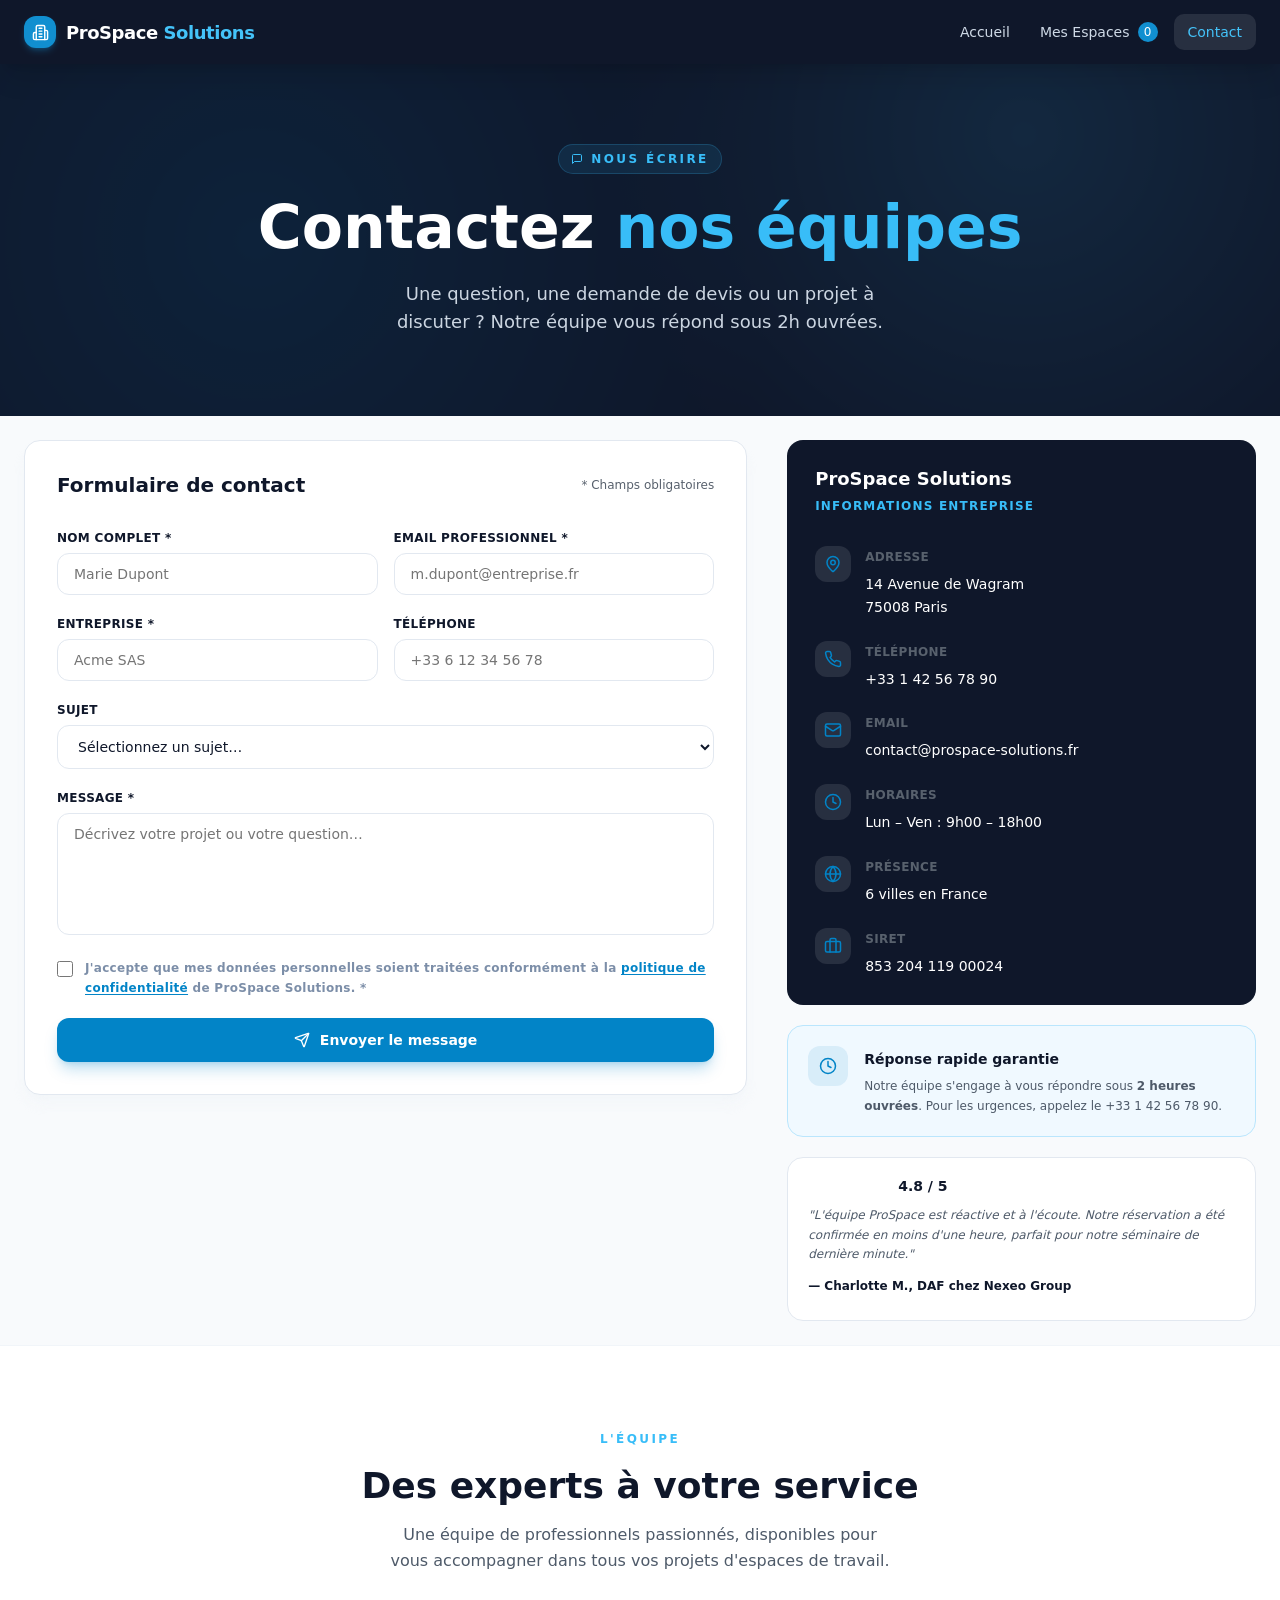
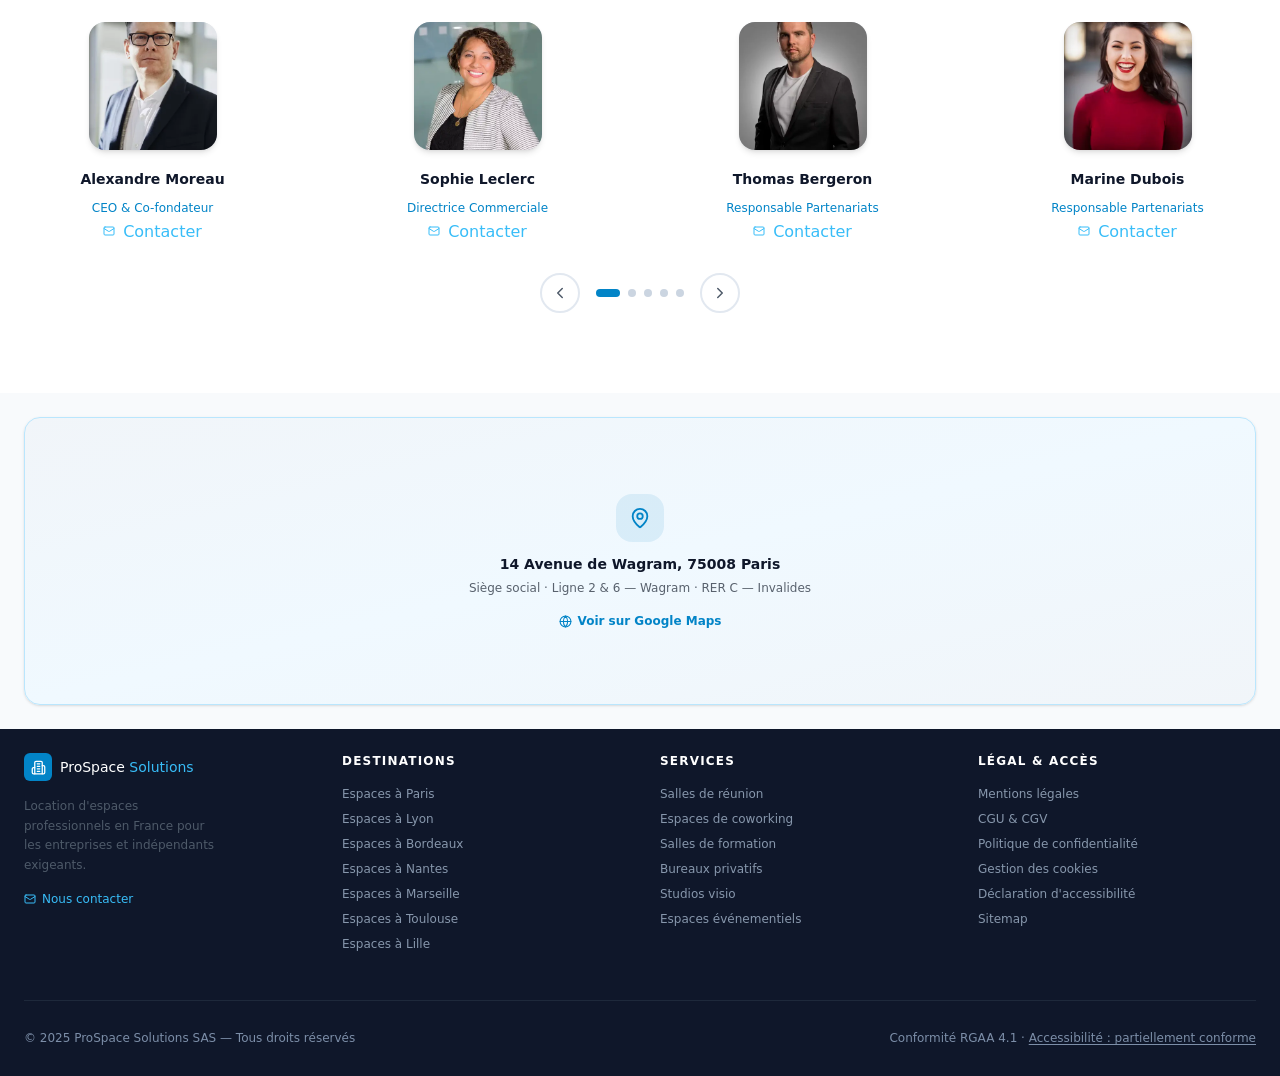
==== commit b3c6eebe: "Added navigation script, organized javascript folders, and some small bugs fixed" ====
--- a/public/pages/contact.html
+++ b/public/pages/contact.html
@@ -4,7 +4,7 @@
         <meta charset="UTF-8">
         <meta name="viewport" content="width=device-width, initial-scale=1.0">
         <meta name="description" content="Mes Espaces - Mes espaces ajoutées en favorites.">
-        <meta name="robots" content="noindex, follow">
+        <meta name="robots" content="index, follow">
 
         <title>Contact | ProSpace Solutions | Trouvez votre espace de travail idéal en France</title>
         <link rel="stylesheet" href="/public/assets/css/styles.css">
@@ -242,7 +242,7 @@
                         <p>14 Avenue de Wagram, 75008 Paris</p>
                         <p>Siège social · Ligne 2 & 6 — Wagram · RER C — Invalides</p>
                     </div>
-                    <a class="location-link text-icon-link" rel="noopener noreferrer" title="Voir la localisation sur Google Maps" aria-label="Ouvrir Google Maps">
+                    <a href="https://maps.google.fr" class="location-link text-icon-link" rel="noopener noreferrer" title="Voir la localisation sur Google Maps" aria-label="Ouvrir Google Maps">
                         <svg xmlns="http://www.w3.org/2000/svg" width="13" height="13" viewBox="0 0 24 24" fill="none" stroke="currentColor" stroke-width="2" stroke-linecap="round" stroke-linejoin="round" aria-hidden="true" focusable="false"><circle cx="12" cy="12" r="10"></circle><path d="M12 2a14.5 14.5 0 0 0 0 20 14.5 14.5 0 0 0 0-20"></path><path d="M2 12h20"></path></svg>
                         Voir sur Google Maps
                     </a>
--- a/public/assets/css/styles.css
+++ b/public/assets/css/styles.css
@@ -163,7 +163,7 @@
 .btn-secondary-delete {
   gap: 0.375rem;
   padding: 0.625rem 0.75rem;
-  color: #64748B;
+  color: #4e5a69;
   border: 1px solid #E2E8F0;
   background-color: #F0F9FF;
 }
@@ -203,7 +203,7 @@
   padding: 0.75rem 0;
   border: 2px solid #E2E8F0;
   font-weight: 600;
-  color: #64748B;
+  color: #4e5a69;
   background-color: #F0F9FF;
   box-shadow: none;
 }
@@ -227,7 +227,7 @@
   height: 2.5rem;
   border-radius: 9999px;
   border: 2px solid #E2E8F0;
-  color: #64748B;
+  color: #4e5a69;
   display: flex;
   align-items: center;
   justify-content: center;
@@ -246,7 +246,7 @@
   background-color: #CBD5E1;
 }
 .btn-carousel-dot:hover {
-  background-color: #94A3B8;
+  background-color: #58616d;
 }
 .btn-carousel-dot-active {
   width: 1.5rem;
@@ -260,7 +260,7 @@
 .text-info {
   font-size: 0.875rem;
   line-height: 1.25rem;
-  color: #94A3B8;
+  color: #58616d;
 }
 .text-info-small {
   font-size: 0.75rem;
@@ -380,7 +380,7 @@
   backdrop-filter: blur(4px);
   -webkit-backdrop-filter: blur(4px);
   box-shadow: 0 4px 6px -1px rgba(0, 0, 0, 0.1), 0 2px 4px -2px rgba(0, 0, 0, 0.1);
-  color: #94A3B8;
+  color: #58616d;
   border: none;
   cursor: pointer;
   transition: all 150ms ease;
@@ -416,7 +416,7 @@
   justify-content: flex-start;
   align-items: center;
   gap: 0.375rem;
-  color: #64748B;
+  color: #4e5a69;
   font-size: 0.875rem;
   margin-bottom: 0.75rem;
 }
@@ -438,7 +438,7 @@
   color: #0F172A;
 }
 .space-card-reviews__quant {
-  color: #94A3B8;
+  color: #58616d;
 }
 .space-card-reviews__quant-small {
   font-size: 0.75rem;
@@ -448,25 +448,26 @@
   flex-direction: row;
   justify-content: flex-start;
   align-items: center;
+  flex-wrap: wrap;
   gap: 0.375rem;
   margin-bottom: 1rem;
 }
 .space-card-features-capacity svg {
-  color: #94A3B8;
+  color: #58616d;
 }
 .space-card-features-capacity {
   display: inline-flex;
   align-items: center;
   gap: 0.375rem;
   font-size: 0.875rem;
-  color: #64748B;
+  color: #4e5a69;
 }
 .space-card-features-tag {
   display: inline-flex;
   align-items: center;
   gap: 0.25rem;
   font-size: 0.75rem;
-  color: #64748B;
+  color: #4e5a69;
   background-color: #F1F5F9;
   padding: 0.125rem 0.5rem;
   border-radius: 9999px;
@@ -492,7 +493,7 @@
   font-variant-numeric: tabular-nums;
 }
 .space-card-price span:last-of-type {
-  color: #94A3B8;
+  color: #58616d;
   font-size: 0.75rem;
 }
 .space-card-price-small span:first-of-type {
@@ -525,7 +526,7 @@
   transition: transform 500ms ease;
 }
 .space-card-horizontal .space-card-features-capacity {
-  color: #64748B;
+  color: #4e5a69;
 }
 .space-card-horizontal-info-container {
   flex: 1;
@@ -568,6 +569,7 @@
   flex-direction: row;
   justify-content: flex-start;
   align-items: center;
+  flex-wrap: wrap;
   gap: 1rem;
   margin: 0;
 }
@@ -635,7 +637,7 @@
   align-items: flex-start;
   gap: 0.75rem;
   cursor: pointer;
-  color: #475569;
+  color: #7c8ea8;
   text-transform: none;
   margin: 0;
 }
@@ -718,7 +720,7 @@
   }
 }
 .heading p:last-of-type {
-  color: #64748B;
+  color: #4e5a69;
   font-size: 1rem;
   max-width: 32rem;
   margin-left: auto;
@@ -755,7 +757,7 @@
   align-items: center;
   font-size: 1.25rem;
   gap: 1rem;
-  color: #90a1b9;
+  color: #8797ac;
 }
 
 .breadcrumb {
@@ -773,7 +775,7 @@
   margin: 0;
   padding: 0;
   font-size: 0.875rem;
-  color: #94A3B8;
+  color: #58616d;
 }
 .breadcrumb li {
   display: flex;
@@ -785,7 +787,7 @@
   transition: color 150ms ease;
 }
 .breadcrumb a:hover {
-  color: #90a1b9;
+  color: #8797ac;
 }
 .breadcrumb span[aria-current=page] {
   color: #0F172A;
@@ -793,7 +795,7 @@
 }
 .breadcrumb .breadcrumb-separator {
   display: flex;
-  color: #94A3B8;
+  color: #58616d;
 }
 
 header {
@@ -938,7 +940,7 @@
 .footer-intro {
   font-size: 0.75rem;
   line-height: 1.625;
-  color: #64748B;
+  color: #4e5a69;
   max-width: 200px;
 }
 .footer-contact {
@@ -985,7 +987,7 @@
   gap: 0.5rem;
   font-size: 0.75rem;
   line-height: 1rem;
-  color: #475569;
+  color: #7c8ea8;
 }
 @media (min-width: 640px) {
   .footer-bottom {
@@ -1010,7 +1012,7 @@
 .footer-nav-link {
   font-size: 0.75rem;
   text-wrap-mode: nowrap;
-  color: #90a1b9;
+  color: #8797ac;
 }
 .footer-nav-link:hover {
   color: #38BDF8;
@@ -1118,6 +1120,7 @@
   flex-direction: row;
   justify-content: flex-start;
   align-items: center;
+  flex-wrap: wrap;
   gap: 1.5rem;
   margin-top: 2rem;
 }
@@ -1155,7 +1158,7 @@
   margin-bottom: 2.5rem;
 }
 .page-info span:not(.text-bold) {
-  color: #64748B;
+  color: #4e5a69;
   font-size: 0.875rem;
 }
 .page-info-description-details {
@@ -1163,6 +1166,7 @@
   flex-direction: row;
   justify-content: flex-start;
   align-items: center;
+  flex-wrap: wrap;
   gap: 1.25rem;
 }
 
@@ -1191,6 +1195,7 @@
   flex-direction: row;
   justify-content: flex-start;
   align-items: center;
+  flex-wrap: wrap;
   gap: 0.75rem;
 }
 .search-options {
@@ -1206,7 +1211,7 @@
   justify-content: center;
   align-items: center;
   gap: 0.375rem;
-  color: #94A3B8;
+  color: #58616d;
   font-size: 0.75rem;
   font-weight: 600;
   text-transform: uppercase;
@@ -1241,7 +1246,7 @@
   gap: 0.5rem;
   cursor: pointer;
   font-size: 0.875rem;
-  color: #475569;
+  color: #7c8ea8;
   transition: color 150ms ease;
   user-select: none;
   font-weight: 500;
@@ -1397,7 +1402,7 @@
 }
 .space-details-info div:first-child p {
   font-size: 0.9375rem;
-  color: #475569;
+  color: #7c8ea8;
   line-height: 1.625;
 }
 
@@ -1438,7 +1443,7 @@
   display: flex;
   align-items: flex-start;
   gap: 0.75rem;
-  color: #475569;
+  color: #7c8ea8;
   font-size: 0.875rem;
 }
 
@@ -1466,7 +1471,7 @@
   justify-content: flex-start;
   align-items: center;
   gap: 0.5rem;
-  color: #64748B;
+  color: #4e5a69;
   font-size: 0.875rem;
 }
 .space-details-princing-line > span {
@@ -1496,14 +1501,14 @@
 .space-details-princing-note {
   text-align: center;
   font-size: 0.75rem;
-  color: #94A3B8;
+  color: #58616d;
   margin-top: 1rem;
   line-height: 1.625;
 }
 .space-details-princing p {
   text-align: center;
   font-size: 0.75rem;
-  color: #94A3B8;
+  color: #58616d;
   margin-top: 1rem;
   line-height: 1.625;
 }
@@ -1625,7 +1630,7 @@
   margin-top: 0.125rem;
 }
 .contact-info-details-line div > p:first-of-type {
-  color: #94A3B8;
+  color: #58616d;
   font-size: 0.75rem;
   font-weight: 600;
   text-transform: uppercase;
@@ -1670,7 +1675,7 @@
   margin-bottom: 0.25rem;
 }
 .contact-info-bullet-text p:last-of-type {
-  color: #64748B;
+  color: #4e5a69;
   font-size: 0.75rem;
   line-height: 1.625;
 }
@@ -1695,7 +1700,7 @@
   font-size: 0.75rem;
 }
 .contact-info-featured-review p:first-of-type {
-  color: #64748B;
+  color: #4e5a69;
   line-height: 1.625;
   font-style: italic;
 }
@@ -1885,7 +1890,7 @@
   font-size: 0.875rem;
 }
 .location-adress p:last-of-type {
-  color: #94A3B8;
+  color: #58616d;
   font-size: 0.75rem;
   margin-top: 0.25rem;
 }
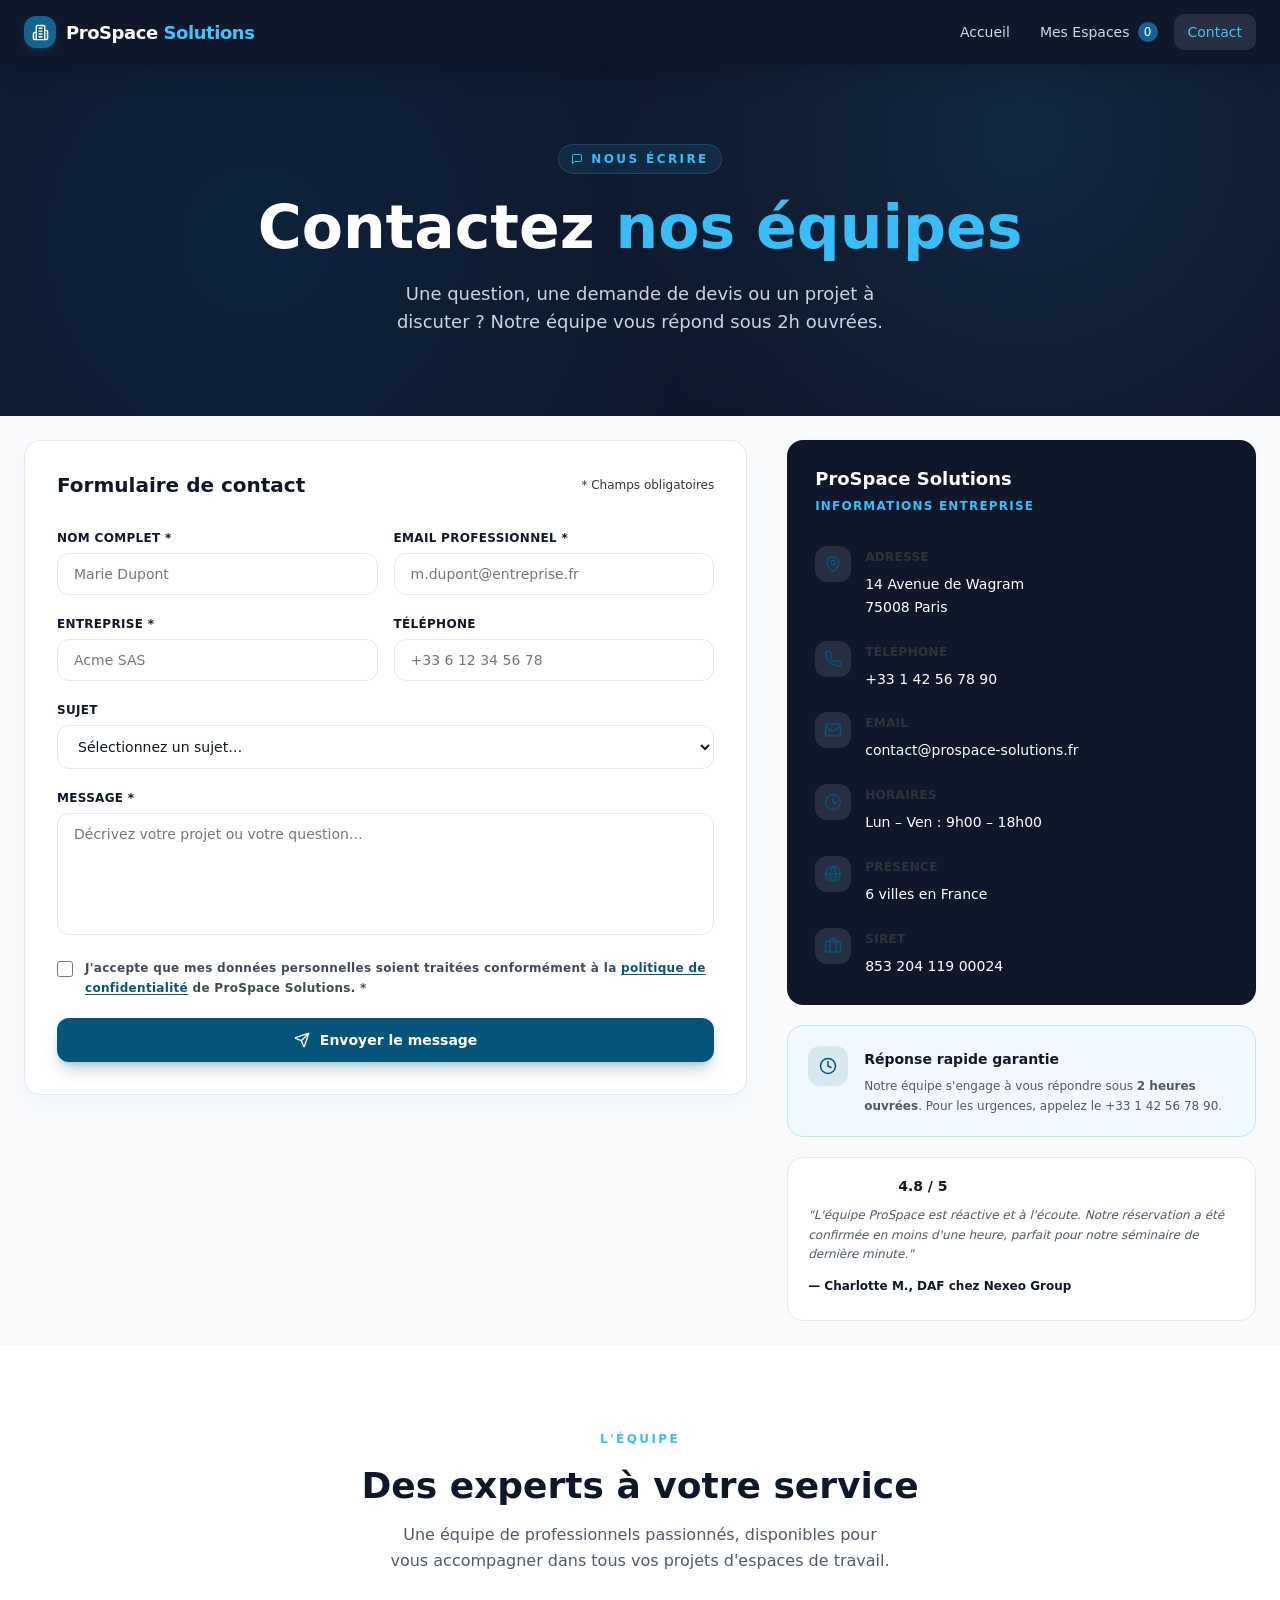
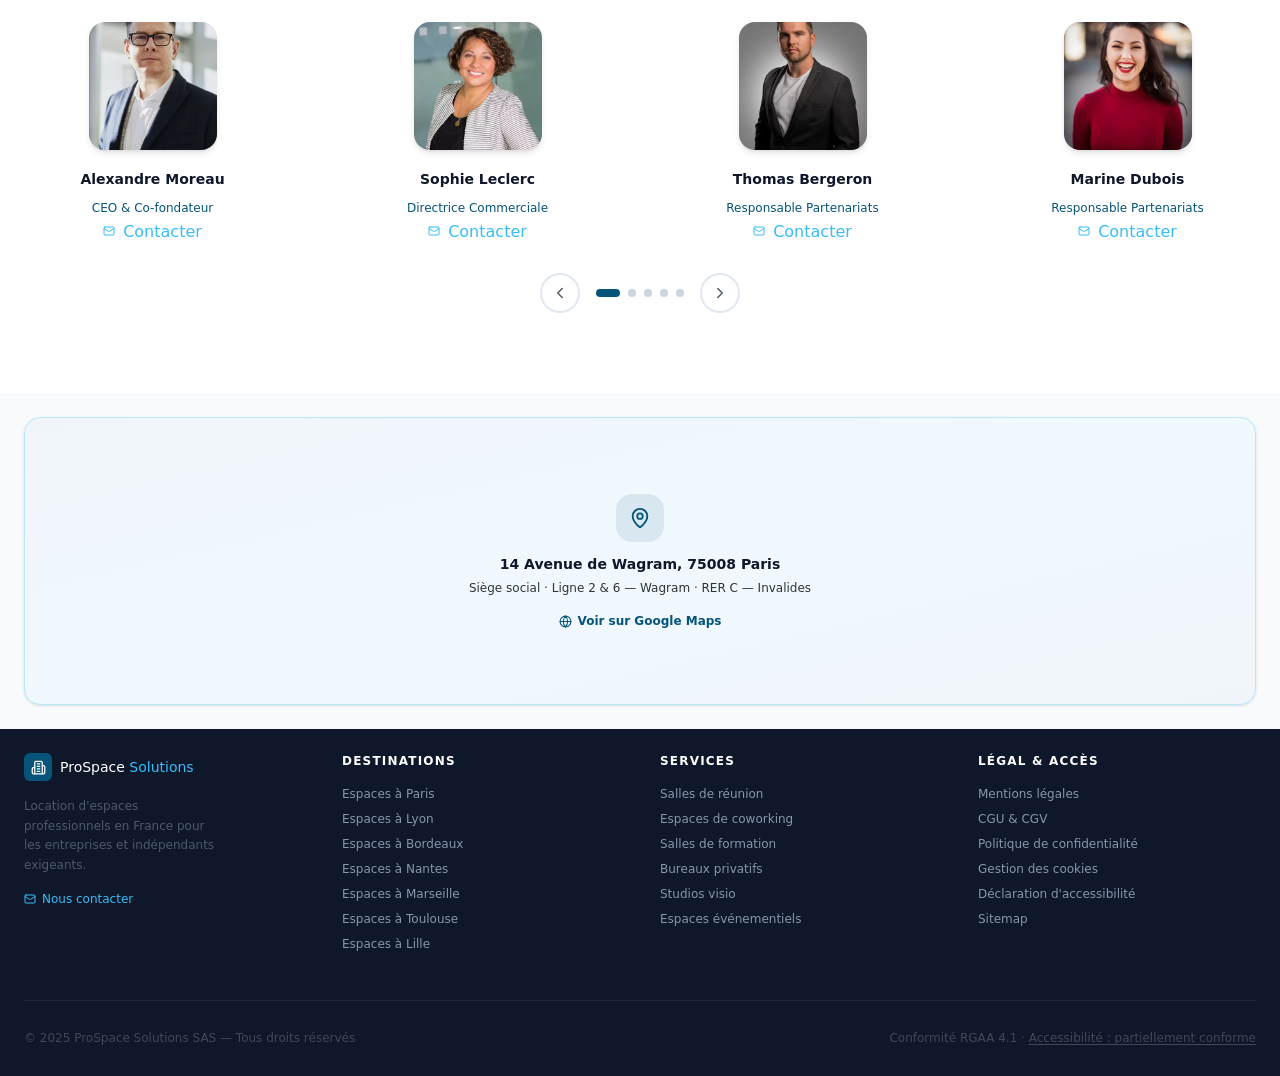
==== commit a2f61cc5: "Small accessibility fixes (text and button contrast, aria)" ====
--- a/public/pages/contact.html
+++ b/public/pages/contact.html
@@ -219,13 +219,13 @@
                                 
                             </div>
                         </div>
-                        <div class="carousel-controls">
-                            <button class="btn-carousel-arrow" id="carousel-arrow-prev">
+                        <div class="carousel-controls" role="group" aria-label="Contrôles du carrousel">
+                            <button type="button" class="btn-carousel-arrow" id="carousel-arrow-prev" aria-label="Membre précédent">
                                 <svg xmlns="http://www.w3.org/2000/svg" width="18" height="18" viewBox="0 0 24 24" fill="none" stroke="currentColor" stroke-width="2" stroke-linecap="round" stroke-linejoin="round" aria-hidden="true" focusable="false"><path d="m15 18-6-6 6-6"></path></svg>
                             </button>
-                            <div class="carousel-dots" id="carousel-dots">
-                            </div>
-                            <button class="btn-carousel-arrow" id="carousel-arrow-next">
+                            <div class="carousel-dots" id="carousel-dots" aria-label="Aller à un groupe de membres">
+                            </div>
+                            <button type="button" class="btn-carousel-arrow" id="carousel-arrow-next" aria-label="Membre suivant">
                                 <svg xmlns="http://www.w3.org/2000/svg" width="18" height="18" viewBox="0 0 24 24" fill="none" stroke="currentColor" stroke-width="2" stroke-linecap="round" stroke-linejoin="round" aria-hidden="true" focusable="false"><path d="m9 18 6-6-6-6"></path></svg>
                             </button>
                         </div>
--- a/public/assets/css/styles.css
+++ b/public/assets/css/styles.css
@@ -112,13 +112,13 @@
 
 .btn-primary {
   padding: 0.5rem 1rem;
-  background-color: #0284C7;
+  background-color: #06547a;
   color: #FFF;
   font-size: 0.875rem;
   font-weight: 600;
   border-radius: 0.75rem;
   transition: background-color 150ms ease;
-  box-shadow: 0 1px 3px 0 rgba(2, 132, 199, 0.2), 0 1px 2px -1px rgba(2, 132, 199, 0.2);
+  box-shadow: 0 1px 3px 0 rgba(6, 84, 122, 0.2), 0 1px 2px -1px rgba(6, 84, 122, 0.2);
 }
 .btn-primary:hover {
   background-color: #0369A1;
@@ -141,11 +141,11 @@
   font-weight: 600;
   cursor: pointer;
   color: #FFF;
-  background-color: #0284C7;
+  background-color: #06547a;
   border: 1px solid #FFF;
   border-radius: 0.75rem;
   transition: all 150ms ease;
-  box-shadow: 0 1px 3px 0 rgba(2, 132, 199, 0.2), 0 1px 2px -1px rgba(2, 132, 199, 0.2);
+  box-shadow: 0 1px 3px 0 rgba(6, 84, 122, 0.2), 0 1px 2px -1px rgba(6, 84, 122, 0.2);
 }
 .btn-secondary:hover {
   background-color: #0369A1;
@@ -182,12 +182,12 @@
   gap: 0.625rem;
   padding: 0.875rem 0;
   border-radius: 0.75rem;
-  background-color: #0284C7;
+  background-color: #06547a;
   color: #FFF;
   font-weight: 700;
   font-size: 0.875rem;
   transition: all 150ms ease;
-  box-shadow: 0 10px 15px -3px rgba(2, 132, 199, 0.25), 0 4px 6px -4px rgba(2, 132, 199, 0.25);
+  box-shadow: 0 10px 15px -3px rgba(6, 84, 122, 0.25), 0 4px 6px -4px rgba(6, 84, 122, 0.25);
 }
 .box-btn:hover {
   background-color: #0369A1;
@@ -208,8 +208,8 @@
   box-shadow: none;
 }
 .box-btn-secondary:hover {
-  border-color: #0284C7;
-  color: #0284C7;
+  border-color: #06547a;
+  color: #06547a;
   background-color: #F0F9FF;
 }
 .box-btn-red {
@@ -234,8 +234,8 @@
   transition: all 150ms ease;
 }
 .btn-carousel-arrow:hover {
-  border-color: #0284C7;
-  background-color: #0284C7;
+  border-color: #06547a;
+  background-color: #06547a;
   color: #FFF;
 }
 .btn-carousel-dot {
@@ -246,12 +246,12 @@
   background-color: #CBD5E1;
 }
 .btn-carousel-dot:hover {
-  background-color: #58616d;
+  background-color: #2e333a;
 }
 .btn-carousel-dot-active {
   width: 1.5rem;
   height: 0.5rem;
-  background-color: #0284C7;
+  background-color: #06547a;
 }
 
 .text-blue {
@@ -260,10 +260,13 @@
 .text-info {
   font-size: 0.875rem;
   line-height: 1.25rem;
-  color: #58616d;
+  color: #2e333a;
 }
 .text-info-small {
   font-size: 0.75rem;
+}
+.text-info-tertiary {
+  color: #b8c8dd;
 }
 .text-link {
   text-decoration: underline;
@@ -274,7 +277,7 @@
   cursor: pointer;
 }
 .text-link-secondary {
-  color: #0284C7;
+  color: #06547a;
 }
 .text-link-secondary:hover {
   color: #0369A1;
@@ -284,7 +287,7 @@
   align-items: center;
   gap: 0.375rem;
   font-size: 0.75rem;
-  color: #0284C7;
+  color: #06547a;
   font-weight: 600;
   text-underline-offset: 2px;
   margin-top: 0.25rem;
@@ -380,7 +383,7 @@
   backdrop-filter: blur(4px);
   -webkit-backdrop-filter: blur(4px);
   box-shadow: 0 4px 6px -1px rgba(0, 0, 0, 0.1), 0 2px 4px -2px rgba(0, 0, 0, 0.1);
-  color: #58616d;
+  color: #2e333a;
   border: none;
   cursor: pointer;
   transition: all 150ms ease;
@@ -421,7 +424,7 @@
   margin-bottom: 0.75rem;
 }
 .space-card-location > svg {
-  color: #0284C7;
+  color: #06547a;
   flex-shrink: 0;
 }
 .space-card-reviews {
@@ -438,7 +441,7 @@
   color: #0F172A;
 }
 .space-card-reviews__quant {
-  color: #58616d;
+  color: #2e333a;
 }
 .space-card-reviews__quant-small {
   font-size: 0.75rem;
@@ -453,7 +456,7 @@
   margin-bottom: 1rem;
 }
 .space-card-features-capacity svg {
-  color: #58616d;
+  color: #2e333a;
 }
 .space-card-features-capacity {
   display: inline-flex;
@@ -488,12 +491,12 @@
 .space-card-price span:first-of-type {
   font-family: monospace;
   font-weight: 700;
-  color: #0284C7;
+  color: #06547a;
   font-size: 1.25rem;
   font-variant-numeric: tabular-nums;
 }
 .space-card-price span:last-of-type {
-  color: #58616d;
+  color: #2e333a;
   font-size: 0.75rem;
 }
 .space-card-price-small span:first-of-type {
@@ -637,7 +640,7 @@
   align-items: flex-start;
   gap: 0.75rem;
   cursor: pointer;
-  color: #7c8ea8;
+  color: #404955;
   text-transform: none;
   margin: 0;
 }
@@ -660,7 +663,7 @@
   height: 1rem;
   border-radius: 0.25rem;
   border-color: #CBD5E1;
-  accent-color: #0284C7;
+  accent-color: #06547a;
   cursor: pointer;
 }
 
@@ -744,7 +747,7 @@
   height: 1.25rem;
   border-radius: 9999px;
   border: 2px solid #E2E8F0;
-  border-top-color: #0284C7;
+  border-top-color: #06547a;
   animation: spin 700ms linear infinite;
   display: inline-block;
   color: #0F172A;
@@ -775,7 +778,7 @@
   margin: 0;
   padding: 0;
   font-size: 0.875rem;
-  color: #58616d;
+  color: #2e333a;
 }
 .breadcrumb li {
   display: flex;
@@ -795,7 +798,7 @@
 }
 .breadcrumb .breadcrumb-separator {
   display: flex;
-  color: #58616d;
+  color: #2e333a;
 }
 
 header {
@@ -842,12 +845,12 @@
   width: 2rem;
   height: 2rem;
   border-radius: 0.75rem;
-  background-color: #0284C7;
+  background-color: #06547a;
   display: flex;
   flex-direction: row;
   justify-content: center;
   align-items: center;
-  box-shadow: 0 4px 6px -1px rgba(2, 132, 199, 0.3), 0 2px 4px -2px rgba(2, 132, 199, 0.3);
+  box-shadow: 0 4px 6px -1px rgba(6, 84, 122, 0.3), 0 2px 4px -2px rgba(6, 84, 122, 0.3);
 }
 
 .header-nav ul {
@@ -865,7 +868,7 @@
   border-radius: 50%;
   width: 1.25rem;
   height: 1.25rem;
-  background-color: #0284C7;
+  background-color: #06547a;
   color: white;
   font-size: 0.75rem;
   line-height: 1rem;
@@ -975,7 +978,7 @@
   width: 1.75rem;
   height: 1.75rem;
   border-radius: 0.375rem;
-  background-color: #0284C7;
+  background-color: #06547a;
 }
 .footer-bottom {
   display: flex;
@@ -987,7 +990,7 @@
   gap: 0.5rem;
   font-size: 0.75rem;
   line-height: 1rem;
-  color: #7c8ea8;
+  color: #404955;
 }
 @media (min-width: 640px) {
   .footer-bottom {
@@ -1211,7 +1214,7 @@
   justify-content: center;
   align-items: center;
   gap: 0.375rem;
-  color: #58616d;
+  color: #2e333a;
   font-size: 0.75rem;
   font-weight: 600;
   text-transform: uppercase;
@@ -1246,20 +1249,20 @@
   gap: 0.5rem;
   cursor: pointer;
   font-size: 0.875rem;
-  color: #7c8ea8;
+  color: #404955;
   transition: color 150ms ease;
   user-select: none;
   font-weight: 500;
 }
 .search-label:hover {
-  color: #0284C7;
+  color: #06547a;
 }
 .search-checkbox {
   width: 1rem;
   height: 1rem;
   border-radius: 0.25rem;
   border-color: #CBD5E1;
-  accent-color: #0284C7;
+  accent-color: #06547a;
   cursor: pointer;
 }
 
@@ -1402,7 +1405,7 @@
 }
 .space-details-info div:first-child p {
   font-size: 0.9375rem;
-  color: #7c8ea8;
+  color: #404955;
   line-height: 1.625;
 }
 
@@ -1436,14 +1439,14 @@
   padding: 0.75rem 1rem;
 }
 .space-details-features-list li svg {
-  color: #0284C7;
+  color: #06547a;
 }
 
 .space-details-config {
   display: flex;
   align-items: flex-start;
   gap: 0.75rem;
-  color: #7c8ea8;
+  color: #404955;
   font-size: 0.875rem;
 }
 
@@ -1486,13 +1489,13 @@
   color: #0F172A;
 }
 .space-details-princing-line-highlight div > svg {
-  color: #0284C7;
+  color: #06547a;
 }
 .space-details-princing-line-highlight > span {
   font-family: monospace;
   font-weight: 800;
   font-variant-numeric: tabular-nums;
-  color: #0284C7;
+  color: #06547a;
   font-size: 1.5rem;
 }
 .space-details-princing-cta > :not(:last-child) {
@@ -1501,14 +1504,14 @@
 .space-details-princing-note {
   text-align: center;
   font-size: 0.75rem;
-  color: #58616d;
+  color: #2e333a;
   margin-top: 1rem;
   line-height: 1.625;
 }
 .space-details-princing p {
   text-align: center;
   font-size: 0.75rem;
-  color: #58616d;
+  color: #2e333a;
   margin-top: 1rem;
   line-height: 1.625;
 }
@@ -1630,7 +1633,7 @@
   margin-top: 0.125rem;
 }
 .contact-info-details-line div > p:first-of-type {
-  color: #58616d;
+  color: #2e333a;
   font-size: 0.75rem;
   font-weight: 600;
   text-transform: uppercase;
@@ -1644,7 +1647,7 @@
   white-space: pre-line;
 }
 .contact-info-details-line svg {
-  color: #0284C7;
+  color: #06547a;
 }
 .contact-info-bullet {
   background-color: #F0F9FF;
@@ -1659,14 +1662,14 @@
   width: 2.5rem;
   height: 2.5rem;
   border-radius: 0.75rem;
-  background-color: rgba(2, 132, 199, 0.1);
+  background-color: rgba(6, 84, 122, 0.1);
   display: flex;
   align-items: center;
   justify-content: center;
   flex-shrink: 0;
 }
 .contact-info-bullet-icon svg {
-  color: #0284C7;
+  color: #06547a;
 }
 .contact-info-bullet-text p:first-of-type {
   font-weight: 600;
@@ -1812,7 +1815,7 @@
 }
 .carousel-card p:last-of-type {
   font-size: 0.75rem;
-  color: #0284C7;
+  color: #06547a;
   font-weight: 500;
 }
 .carousel-card-mail {
@@ -1870,13 +1873,13 @@
   width: 3rem;
   height: 3rem;
   border-radius: 1rem;
-  background-color: rgba(2, 132, 199, 0.1);
+  background-color: rgba(6, 84, 122, 0.1);
   display: flex;
   align-items: center;
   justify-content: center;
 }
 .location-icon svg {
-  color: #0284C7;
+  color: #06547a;
 }
 .location-adress {
   text-align: center;
@@ -1890,7 +1893,7 @@
   font-size: 0.875rem;
 }
 .location-adress p:last-of-type {
-  color: #58616d;
+  color: #2e333a;
   font-size: 0.75rem;
   margin-top: 0.25rem;
 }
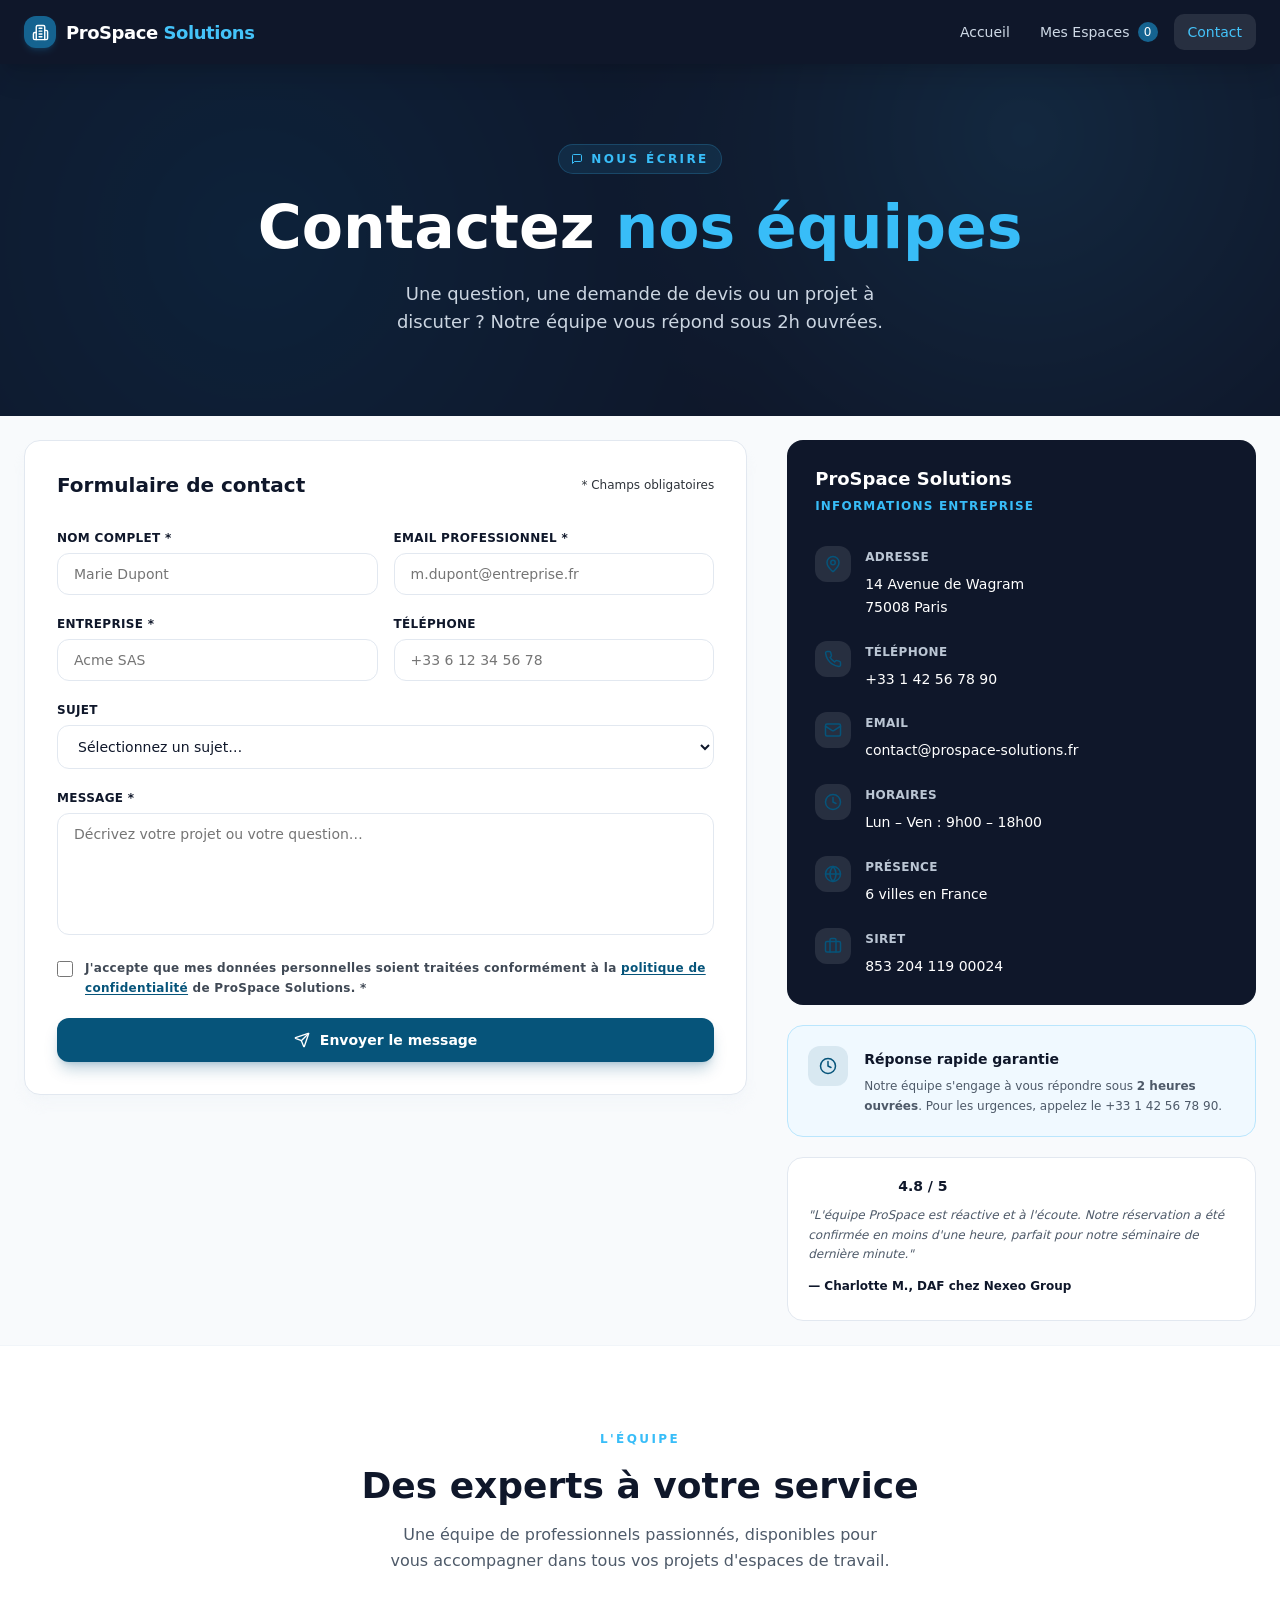
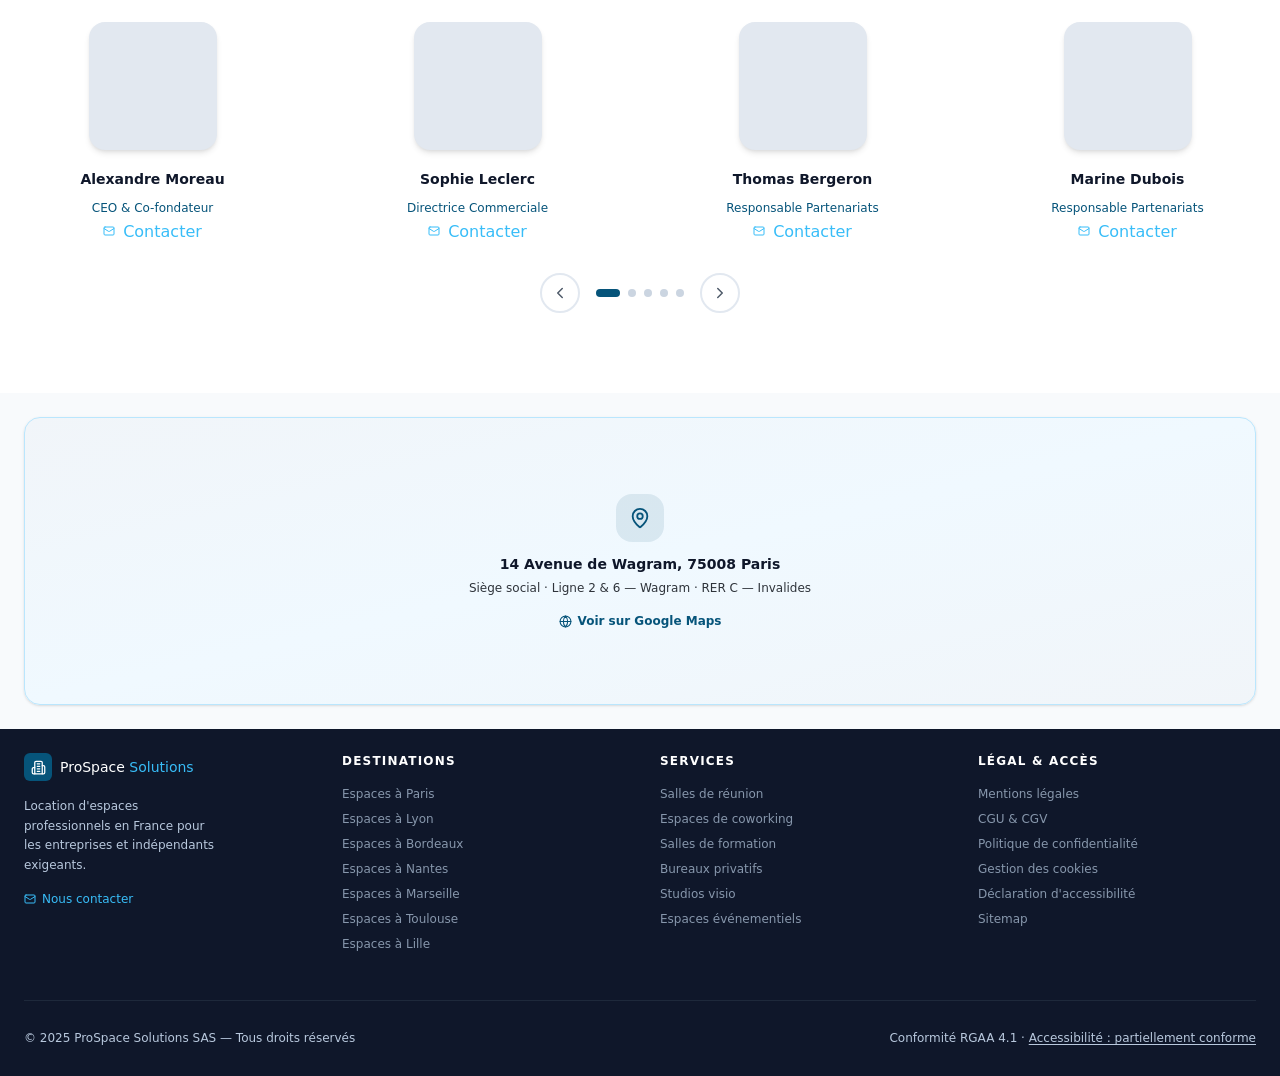
==== commit 1a918039: "Small accessibility fixes and phone verification added" ====
--- a/public/pages/contact.html
+++ b/public/pages/contact.html
@@ -77,7 +77,8 @@
                                     </div>
                                     <div>
                                         <label for="phone">Téléphone</label>
-                                        <input name="phone" id="phone" type="text" value="" placeholder="+33 6 12 34 56 78">
+                                        <input name="phone" id="phone" type="tel" pattern="^\+[0-9]{1,3}([ -]?[0-9]){6,14}$" value="" placeholder="+33 6 12 34 56 78">
+                                        <p id="phone-error" class="form-field-error" role="alert" hidden></p>
                                     </div>
                                 </div>
                                 <div>
--- a/public/assets/css/styles.css
+++ b/public/assets/css/styles.css
@@ -899,6 +899,19 @@
   background-color: rgba(255, 255, 255, 0.1);
 }
 
+.spaces-text {
+  display: inline;
+}
+
+@media (max-width: 768px) {
+  .spaces-text {
+    font-size: 0;
+  }
+  .spaces-text::after {
+    content: "Espaces";
+    font-size: 16px;
+  }
+}
 footer {
   background-color: #0F172A;
 }
@@ -943,8 +956,13 @@
 .footer-intro {
   font-size: 0.75rem;
   line-height: 1.625;
-  color: #4e5a69;
+  color: #b8c8dd;
   max-width: 200px;
+}
+@media (max-width: 640px) {
+  .footer-intro {
+    font-size: 1rem;
+  }
 }
 .footer-contact {
   display: flex;
@@ -956,6 +974,11 @@
   line-height: 1rem;
   color: #38BDF8;
   gap: 0.375rem;
+}
+@media (max-width: 640px) {
+  .footer-contact {
+    font-size: 1.25rem;
+  }
 }
 .footer-contact:hover {
   color: #FFF;
@@ -990,11 +1013,16 @@
   gap: 0.5rem;
   font-size: 0.75rem;
   line-height: 1rem;
-  color: #404955;
+  color: #b8c8dd;
 }
 @media (min-width: 640px) {
   .footer-bottom {
     flex-direction: row;
+  }
+}
+@media (max-width: 640px) {
+  .footer-bottom {
+    font-size: 1rem;
   }
 }
 
@@ -1019,6 +1047,11 @@
 }
 .footer-nav-link:hover {
   color: #38BDF8;
+}
+@media (max-width: 640px) {
+  .footer-nav-link {
+    font-size: 1.25rem;
+  }
 }
 
 .container {
@@ -1633,7 +1666,7 @@
   margin-top: 0.125rem;
 }
 .contact-info-details-line div > p:first-of-type {
-  color: #2e333a;
+  color: #bbc6d4;
   font-size: 0.75rem;
   font-weight: 600;
   text-transform: uppercase;
